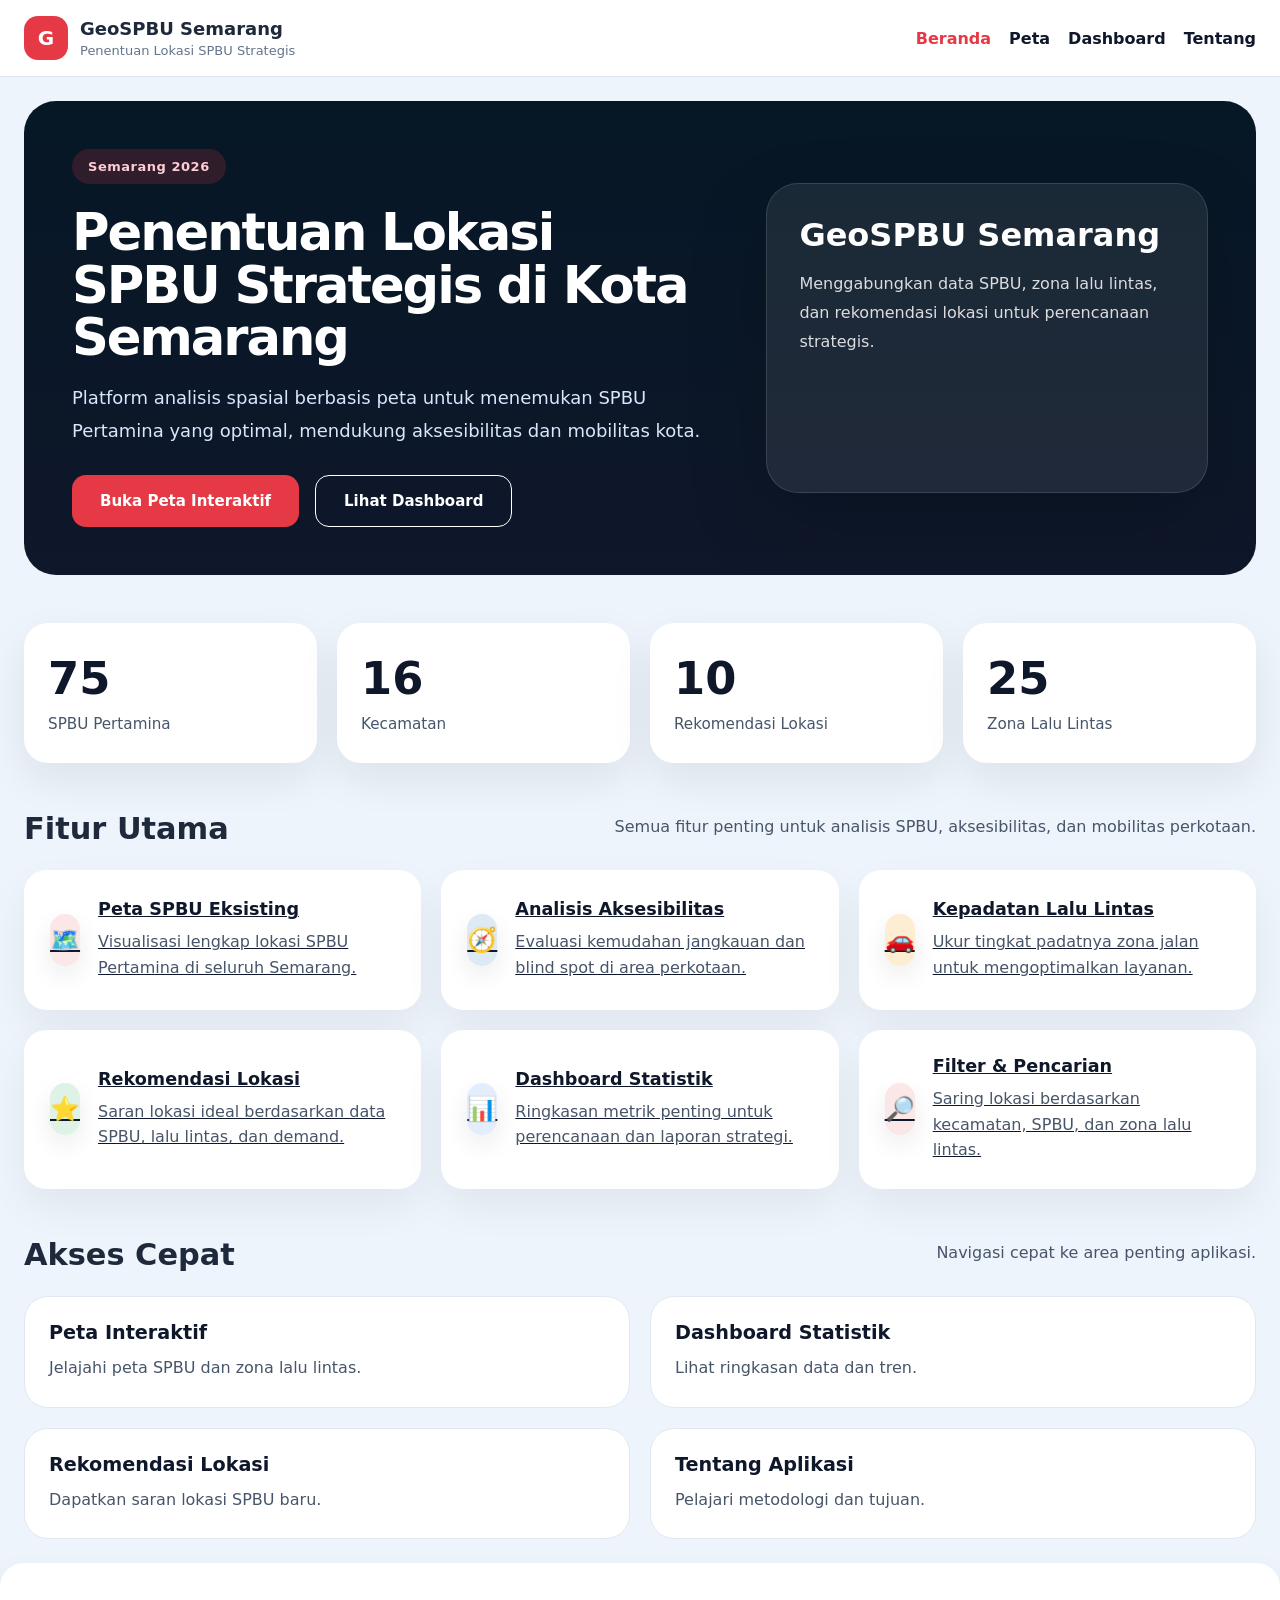
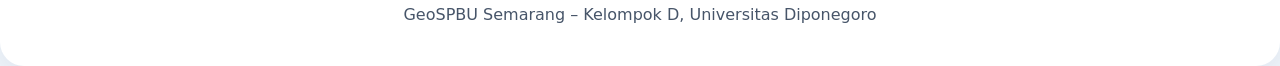
==== templates/beranda.html @ f5d35030 "progresss" ====
<!DOCTYPE html>
<html lang="id">
<head>
    <meta charset="UTF-8" />
    <meta name="viewport" content="width=device-width, initial-scale=1.0" />
    <title>GeoSPBU Semarang</title>
    <link rel="stylesheet" href="/static/css/style.css" />
</head>
<body>
    <header class="top-navbar">
        <div class="brand">
            <div class="brand-logo brand-logo-red">G</div>
            <div class="brand-text">
                <span class="brand-name">GeoSPBU Semarang</span>
                <span class="brand-tag">Penentuan Lokasi SPBU Strategis</span>
            </div>
        </div>
        <nav class="nav-links">
            <a href="/" class="active">Beranda</a>
            <a href="/peta">Peta</a>
            <a href="/dashboard">Dashboard</a>
            <a href="/tentang">Tentang</a>
        </nav>
    </header>

    <main class="landing-page">
        <section class="hero-section">
            <div class="hero-copy">
                <span class="hero-badge">Semarang 2026</span>
                <h1>Penentuan Lokasi SPBU Strategis di Kota Semarang</h1>
                <p class="hero-subtitle">Platform analisis spasial berbasis peta untuk menemukan SPBU Pertamina yang optimal, mendukung aksesibilitas dan mobilitas kota.</p>
                <div class="hero-actions">
                    <a href="/peta" class="hero-button hero-button-primary">Buka Peta Interaktif</a>
                    <a href="/dashboard" class="hero-button hero-button-outline">Lihat Dashboard</a>
                </div>
            </div>
            <div class="hero-visual">
                <div class="hero-card">
                    <h2>GeoSPBU Semarang</h2>
                    <p>Menggabungkan data SPBU, zona lalu lintas, dan rekomendasi lokasi untuk perencanaan strategis.</p>
                </div>
            </div>
        </section>

        <section class="stats-bar">
            <article class="stats-item">
                <span class="stats-value">75</span>
                <span class="stats-label">SPBU Pertamina</span>
            </article>
            <article class="stats-item">
                <span class="stats-value">16</span>
                <span class="stats-label">Kecamatan</span>
            </article>
            <article class="stats-item">
                <span class="stats-value">10</span>
                <span class="stats-label">Rekomendasi Lokasi</span>
            </article>
            <article class="stats-item">
                <span class="stats-value">25</span>
                <span class="stats-label">Zona Lalu Lintas</span>
            </article>
        </section>

        <section class="feature-section">
            <div class="section-header">
                <h2>Fitur Utama</h2>
                <p>Semua fitur penting untuk analisis SPBU, aksesibilitas, dan mobilitas perkotaan.</p>
            </div>
            <div class="feature-grid">
                <a href="/peta?layer=spbu" class="feature-card">
                    <div class="feature-icon feature-icon-map">🗺️</div>
                    <div>
                        <h3>Peta SPBU Eksisting</h3>
                        <p>Visualisasi lengkap lokasi SPBU Pertamina di seluruh Semarang.</p>
                    </div>
                </a>
                <a href="/peta?layer=aksesibilitas" class="feature-card">
                    <div class="feature-icon feature-icon-route">🧭</div>
                    <div>
                        <h3>Analisis Aksesibilitas</h3>
                        <p>Evaluasi kemudahan jangkauan dan blind spot di area perkotaan.</p>
                    </div>
                </a>
                <a href="/peta?layer=kepadatan" class="feature-card">
                    <div class="feature-icon feature-icon-traffic">🚗</div>
                    <div>
                        <h3>Kepadatan Lalu Lintas</h3>
                        <p>Ukur tingkat padatnya zona jalan untuk mengoptimalkan layanan.</p>
                    </div>
                </a>
                <a href="/peta?layer=rekomendasi" class="feature-card">
                    <div class="feature-icon feature-icon-star">⭐</div>
                    <div>
                        <h3>Rekomendasi Lokasi</h3>
                        <p>Saran lokasi ideal berdasarkan data SPBU, lalu lintas, dan demand.</p>
                    </div>
                </a>
                <a href="/dashboard" class="feature-card">
                    <div class="feature-icon feature-icon-chart">📊</div>
                    <div>
                        <h3>Dashboard Statistik</h3>
                        <p>Ringkasan metrik penting untuk perencanaan dan laporan strategi.</p>
                    </div>
                </a>
                <a href="/peta?focus=search" class="feature-card">
                    <div class="feature-icon feature-icon-filter">🔎</div>
                    <div>
                        <h3>Filter &amp; Pencarian</h3>
                        <p>Saring lokasi berdasarkan kecamatan, SPBU, dan zona lalu lintas.</p>
                    </div>
                </a>
            </div>
        </section>

        <section class="quick-access-section">
            <div class="section-header">
                <h2>Akses Cepat</h2>
                <p>Navigasi cepat ke area penting aplikasi.</p>
            </div>
            <div class="quick-access-grid">
                <a href="/peta" class="quick-card">
                    <h3>Peta Interaktif</h3>
                    <p>Jelajahi peta SPBU dan zona lalu lintas.</p>
                </a>
                <a href="/dashboard" class="quick-card">
                    <h3>Dashboard Statistik</h3>
                    <p>Lihat ringkasan data dan tren.</p>
                </a>
                <a href="/peta?layer=rekomendasi" class="quick-card">
                    <h3>Rekomendasi Lokasi</h3>
                    <p>Dapatkan saran lokasi SPBU baru.</p>
                </a>
                <a href="/tentang" class="quick-card">
                    <h3>Tentang Aplikasi</h3>
                    <p>Pelajari metodologi dan tujuan.</p>
                </a>
            </div>
        </section>
    </main>

    <footer class="landing-footer">
        <p>GeoSPBU Semarang &ndash; Kelompok D, Universitas Diponegoro</p>
    </footer>
</body>
</html>
---- static/css/style.css ----
html,
body {
    margin: 0;
    padding: 0;
    overflow-x: hidden;
    max-width: 100%;
}

*,
*::before,
*::after {
    box-sizing: border-box;
}

body {
    font-family: Inter, system-ui, -apple-system, BlinkMacSystemFont, 'Segoe UI', sans-serif;
    background-color: #eef4fb;
    color: #1e293b;
}

.top-navbar {
    display: flex;
    justify-content: space-between;
    align-items: center;
    gap: 16px;
    padding: 16px 24px;
    background: #ffffff;
    border-bottom: 1px solid #dbe5f2;
    position: sticky;
    top: 0;
    z-index: 999;
}

.brand {
    display: flex;
    align-items: center;
    gap: 12px;
}

.brand-logo {
    width: 44px;
    height: 44px;
    border-radius: 14px;
    background: #0b7db7;
    color: white;
    display: grid;
    place-items: center;
    font-weight: 800;
    font-size: 20px;
}

.brand-logo-red {
    background: #E63946;
}

.brand-text {
    display: grid;
    gap: 4px;
}

.brand-name {
    font-size: 18px;
    font-weight: 700;
}

.brand-tag {
    font-size: 13px;
    color: #64748b;
}

.nav-links {
    display: flex;
    align-items: center;
    gap: 18px;
}

.nav-links a {
    color: #0f172a;
    text-decoration: none;
    font-weight: 600;
    transition: color 0.2s ease;
}

.nav-links a:hover {
    color: #0b7db7;
}

.hero-section,
.feature-section,
.quick-access-section,
.stats-bar {
    width: 100%;
}

.landing-page {
    max-width: 1280px;
    width: 100%;
    margin: 0 auto;
    padding: 24px;
    display: grid;
    gap: 48px;
}

.hero-section {
    display: grid;
    grid-template-columns: 1.2fr 0.8fr;
    gap: 32px;
    align-items: center;
    padding: 48px;
    border-radius: 32px;
    background: linear-gradient(180deg, #061726 0%, #0f172a 100%);
    color: #ffffff;
    overflow: hidden;
}

.hero-copy {
    max-width: 640px;
}

.hero-badge {
    display: inline-flex;
    align-items: center;
    gap: 10px;
    padding: 10px 16px;
    border-radius: 999px;
    background: rgba(230, 57, 70, 0.18);
    color: #ffccd5;
    font-size: 13px;
    font-weight: 700;
    letter-spacing: 0.04em;
    margin-bottom: 22px;
}

.hero-section h1 {
    margin: 0 0 18px;
    font-size: clamp(2.6rem, 4vw, 4.4rem);
    line-height: 1.03;
    letter-spacing: -0.04em;
}

.hero-subtitle {
    max-width: 640px;
    margin: 0 0 28px;
    font-size: 18px;
    line-height: 1.8;
    color: #d8e7fd;
}

.hero-actions {
    display: flex;
    flex-wrap: wrap;
    gap: 16px;
}

.hero-button {
    display: inline-flex;
    align-items: center;
    justify-content: center;
    padding: 16px 28px;
    border-radius: 14px;
    font-size: 15px;
    font-weight: 700;
    text-decoration: none;
    transition: transform 0.2s ease, background-color 0.2s ease, color 0.2s ease;
}

.hero-button-primary {
    background: #E63946;
    color: #ffffff;
}

.hero-button-primary:hover {
    background: #c02f3c;
    transform: translateY(-2px);
}

.hero-button-outline {
    border: 1px solid #ffffff;
    color: #ffffff;
    background: transparent;
}

.hero-button-outline:hover {
    background: rgba(255, 255, 255, 0.08);
    transform: translateY(-2px);
}

.hero-visual {
    display: flex;
    justify-content: center;
    align-items: center;
}

.hero-card {
    width: 100%;
    min-height: 310px;
    border-radius: 32px;
    padding: 32px;
    background: rgba(255, 255, 255, 0.08);
    border: 1px solid rgba(255, 255, 255, 0.12);
    box-shadow: 0 32px 80px rgba(0, 0, 0, 0.18);
}

.hero-card h2,
.hero-card p {
    margin: 0;
}

.hero-card h2 {
    font-size: 2rem;
    margin-bottom: 16px;
}

.hero-card p {
    line-height: 1.8;
    color: rgba(255, 255, 255, 0.84);
}

.stats-bar {
    display: grid;
    grid-template-columns: repeat(4, minmax(160px, 1fr));
    gap: 20px;
}

.stats-item {
    display: flex;
    flex-direction: column;
    justify-content: center;
    min-height: 140px;
    padding: 24px;
    border-radius: 24px;
    background: #ffffff;
    box-shadow: 0 16px 40px rgba(15, 23, 42, 0.08);
}

.stats-value {
    font-size: 2.8rem;
    color: #0f172a;
    font-weight: 800;
}

.stats-label {
    margin-top: 10px;
    color: #475569;
    font-size: 0.95rem;
}

.feature-section,
.quick-access-section {
    padding: 0;
}

.section-header {
    display: flex;
    align-items: flex-start;
    justify-content: space-between;
    gap: 20px;
    margin-bottom: 24px;
}

.section-header h2 {
    margin: 0;
    font-size: 1.9rem;
}

.section-header p {
    margin: 6px 0 0;
    color: #475569;
    max-width: 680px;
}

.feature-grid {
    display: grid;
    grid-template-columns: repeat(3, minmax(220px, 1fr));
    gap: 20px;
}

.feature-card {
    padding: 26px;
    border-radius: 22px;
    background: #ffffff;
    box-shadow: 0 18px 40px rgba(15, 23, 42, 0.06);
    color: #0f172a;
    font-weight: 700;
    min-height: 140px;
    display: flex;
    align-items: center;
    gap: 18px;
    width: 100%;
}

.feature-card h3 {
    margin: 0 0 10px;
    font-size: 1.1rem;
}

.feature-card p {
    margin: 0;
    font-weight: 400;
    color: #475569;
    line-height: 1.6;
}

.feature-icon {
    display: inline-flex;
    align-items: center;
    justify-content: center;
    width: 52px;
    height: 52px;
    border-radius: 18px;
    font-size: 1.5rem;
    box-shadow: 0 10px 25px rgba(15, 23, 42, 0.08);
}

.feature-icon-map {
    background: rgba(230, 57, 70, 0.12);
    color: #E63946;
}

.feature-icon-route {
    background: rgba(15, 103, 177, 0.14);
    color: #0369a1;
}

.feature-icon-traffic {
    background: rgba(245, 158, 11, 0.18);
    color: #d97706;
}

.feature-icon-star {
    background: rgba(22, 163, 74, 0.14);
    color: #15803d;
}

.feature-icon-chart {
    background: rgba(59, 130, 246, 0.14);
    color: #2563eb;
}

.feature-icon-filter {
    background: rgba(230, 57, 70, 0.12);
    color: #E63946;
}

.quick-access-grid {
    display: grid;
    grid-template-columns: repeat(2, minmax(220px, 1fr));
    gap: 20px;
}

.quick-card {
    display: block;
    padding: 24px;
    border-radius: 24px;
    border: 1px solid #e2e8f0;
    background: #ffffff;
    color: #0f172a;
    text-decoration: none;
    transition: transform 0.2s ease, border-color 0.2s ease, box-shadow 0.2s ease;
}

.quick-card:hover {
    transform: translateY(-2px);
    border-color: #0b7db7;
    box-shadow: 0 18px 40px rgba(15, 23, 42, 0.08);
}

.quick-card h3 {
    margin: 0 0 10px;
    font-size: 1.2rem;
}

.quick-card p {
    margin: 0;
    color: #475569;
    line-height: 1.8;
}

.landing-footer {
    padding: 26px 24px;
    text-align: center;
    border-radius: 24px;
    background: #ffffff;
    color: #475569;
    box-shadow: 0 10px 28px rgba(15, 23, 42, 0.06);
}

.top-navbar {
    background: #ffffff;
}

.nav-links a.active,
.nav-links a:hover {
    color: #E63946;
}

@media (max-width: 1024px) {
    .hero-section {
        grid-template-columns: 1fr;
        padding: 32px;
    }

    .stats-bar {
        grid-template-columns: repeat(2, minmax(200px, 1fr));
    }

    .feature-grid,
    .quick-access-grid {
        grid-template-columns: repeat(2, minmax(200px, 1fr));
    }
}

@media (max-width: 768px) {
    .landing-page {
        padding: 18px;
    }

    .hero-section {
        padding: 24px;
        gap: 24px;
    }

    .hero-actions {
        flex-direction: column;
        align-items: stretch;
    }

    .nav-links {
        flex-wrap: wrap;
        justify-content: center;
    }

    .feature-grid,
    .quick-access-grid,
    .stats-bar {
        grid-template-columns: 1fr;
    }
}

@media (max-width: 640px) {
    .top-navbar {
        padding: 16px;
    }

    .hero-section {
        padding: 20px;
    }

    .landing-footer {
        padding: 20px;
    }
}

.app-shell {
    display: block;
    width: 100%;
    min-height: calc(100vh - 72px);
}

.sidebar {
    display: none;
}

.sidebar-header h1 {
    margin: 0 0 8px;
    font-size: 26px;
    color: #0f172a;
}

.sidebar-header p {
    margin: 0;
    color: #475569;
    line-height: 1.6;
}

.sidebar-card {
    margin-top: 24px;
    padding: 20px;
    border-radius: 20px;
    background: #f8fbff;
    border: 1px solid #d8e8fb;
}

.sidebar-card h2 {
    margin: 0 0 16px;
    font-size: 18px;
    color: #0f172a;
}

.search-card label,
.filter-group label {
    display: block;
    margin-bottom: 8px;
    font-size: 13px;
    color: #475569;
}

.search-row {
    display: grid;
    grid-template-columns: 1fr auto;
    gap: 10px;
    margin-bottom: 16px;
}

.search-row input,
.filter-group select {
    width: 100%;
    padding: 12px 14px;
    border-radius: 14px;
    border: 1px solid #cbd5e1;
    background: white;
    color: #0f172a;
    font-size: 14px;
}

.filter-group {
    margin-bottom: 16px;
}

.filter-actions {
    display: grid;
    gap: 12px;
    margin-top: 8px;
}

.sidebar-button.secondary {
    background: #e2e8f0;
    color: #0f172a;
}

.sidebar-button.secondary:hover {
    background: #cbd5e1;
}

.map-section {
    position: relative;
    overflow: hidden;
    display: block;
    min-height: calc(100vh - 72px - 54px);
}

.map-controls {
    position: absolute;
    top: 10px;
    left: 10px;
    display: flex;
    align-items: flex-start;
    gap: 12px;
    z-index: 1002;
}

.search-panel {
    display: flex;
    align-items: center;
    gap: 10px;
    width: min(280px, calc(100vw - 40px));
    padding: 12px 14px;
    background: #ffffff;
    border-radius: 18px;
    border: 1px solid rgba(15, 23, 42, 0.08);
    box-shadow: 0 18px 40px rgba(15, 23, 42, 0.12);
}

.search-panel input {
    flex: 1;
    padding: 10px 12px;
    border-radius: 14px;
    border: 1px solid #cbd5e1;
    font-size: 14px;
    color: #0f172a;
}

.search-panel input:focus {
    outline: none;
    border-color: #0b7db7;
    box-shadow: 0 0 0 4px rgba(59, 130, 246, 0.12);
}

.search-button,
.filter-toggle-button,
.filter-reset-button,
.action-button {
    border: none;
    cursor: pointer;
    border-radius: 14px;
    font-weight: 700;
    transition: transform 0.2s ease, background-color 0.2s ease, box-shadow 0.2s ease;
}

.search-button {
    padding: 10px 14px;
    background: #E63946;
    color: #ffffff;
    min-width: 72px;
}

.search-button:hover {
    background: #c02f3c;
    transform: translateY(-1px);
}

.filter-panel {
    position: relative;
}

.filter-toggle-button {
    width: 54px;
    height: 54px;
    display: inline-flex;
    align-items: center;
    justify-content: center;
    background: #ffffff;
    border: 1px solid rgba(15, 23, 42, 0.08);
    box-shadow: 0 18px 40px rgba(15, 23, 42, 0.12);
    border-radius: 18px;
    color: #0f172a;
    font-size: 18px;
}

.filter-toggle-button:hover {
    background: #f8fafc;
    transform: translateY(-1px);
}

.filter-icon {
    display: inline-flex;
    align-items: center;
    justify-content: center;
}

.filter-dropdown {
    position: absolute;
    top: calc(100% + 10px);
    right: 0;
    width: 280px;
    padding: 18px;
    border-radius: 20px;
    background: #ffffff;
    border: 1px solid rgba(15, 23, 42, 0.08);
    box-shadow: 0 24px 60px rgba(15, 23, 42, 0.14);
    opacity: 0;
    visibility: hidden;
    transform: translateY(-10px);
    transition: opacity 0.18s ease, transform 0.18s ease, visibility 0.18s ease;
    z-index: 1003;
}

.filter-dropdown.active {
    opacity: 1;
    visibility: visible;
    transform: translateY(0);
}

.filter-dropdown .filter-group {
    margin-bottom: 16px;
}

.filter-dropdown label {
    display: block;
    margin-bottom: 8px;
    color: #475569;
    font-size: 13px;
}

.filter-dropdown select {
    width: 100%;
    padding: 10px 12px;
    border-radius: 14px;
    border: 1px solid #cbd5e1;
    background: #ffffff;
    font-size: 14px;
    color: #0f172a;
}

.filter-reset-button {
    width: 100%;
    padding: 12px 14px;
    background: #e2e8f0;
    color: #0f172a;
}

.filter-reset-button:hover {
    background: #cbd5e1;
}

.map-status-floating {
    position: absolute;
    top: 10px;
    right: 10px;
    z-index: 1002;
    padding: 10px 14px;
    background: rgba(255, 255, 255, 0.92);
    border-radius: 14px;
    border: 1px solid rgba(15, 23, 42, 0.08);
    box-shadow: 0 15px 35px rgba(15, 23, 42, 0.12);
    color: #0f172a;
    font-size: 13px;
    white-space: nowrap;
}

#map {
    width: 100%;
    min-height: calc(100vh - 72px - 54px);
    height: 100%;
}

.action-buttons {
    position: absolute;
    left: 10px;
    bottom: 10px;
    display: flex;
    flex-direction: column;
    gap: 10px;
    z-index: 1002;
}

.action-button {
    display: inline-flex;
    align-items: center;
    justify-content: center;
    gap: 10px;
    padding: 12px 16px;
    background: rgba(255, 255, 255, 0.98);
    color: #0f172a;
    box-shadow: 0 18px 40px rgba(15, 23, 42, 0.14);
    border: 1px solid rgba(15, 23, 42, 0.08);
    min-width: 200px;
    text-align: center;
}

.button-icon {
    width: 30px;
    height: 30px;
    display: inline-flex;
    align-items: center;
    justify-content: center;
    border-radius: 10px;
    background: rgba(230, 57, 70, 0.12);
    color: #E63946;
    font-size: 16px;
}

.button-icon-dashboard {
    background: rgba(59, 130, 246, 0.12);
    color: #2563eb;
}

.action-link {
    text-decoration: none;
    display: inline-flex;
    align-items: center;
    justify-content: center;
}

.action-button:hover {
    background: #f8fafc;
    transform: translateY(-1px);
}

.action-link {
    text-decoration: none;
    display: inline-flex;
    align-items: center;
    justify-content: center;
}

.loading-overlay {
    position: absolute;
    top: 0;
    left: 0;
    right: 0;
    bottom: 0;
    background: rgba(15, 23, 42, 0.08);
    display: flex;
    flex-direction: column;
    align-items: center;
    justify-content: center;
    gap: 12px;
    z-index: 900;
}

.loading-overlay.hidden {
    display: none;
}

.spinner {
    width: 46px;
    height: 46px;
    border: 5px solid rgba(15, 23, 42, 0.12);
    border-top-color: #0b7db7;
    border-radius: 50%;
    animation: spin 1s linear infinite;
}

@keyframes spin {
    to { transform: rotate(360deg); }
}

.page-footer {
    padding: 18px 24px;
    background: #ffffff;
    border-top: 1px solid #dbe5f2;
    color: #475569;
    text-align: center;
    font-size: 14px;
}

.legend-list {
    list-style: none;
    padding: 0;
    margin: 0;
    display: grid;
    gap: 12px;
}

.legend-list li {
    display: flex;
    align-items: center;
    gap: 12px;
    color: #334155;
    font-size: 14px;
}

.legend-swatch,
.marker-icon {
    width: 16px;
    height: 16px;
    border-radius: 50%;
    display: inline-block;
    box-shadow: 0 0 0 2px rgba(255, 255, 255, 0.9);
}

.legend-swatch.red,
.marker-icon.red {
    background: #dc2626;
}

.legend-swatch.yellow,
.marker-icon.yellow {
    background: #f59e0b;
}

.legend-swatch.blue,
.marker-icon.blue {
    background: #0369a1;
}

.legend-swatch.orange,
.marker-icon.orange {
    background: #f97316;
}

.legend-swatch.green {
    background: #16a34a;
}

.status-chip {
    display: inline-flex;
    align-items: center;
    justify-content: center;
    min-width: 80px;
    padding: 6px 12px;
    border-radius: 9999px;
    color: #ffffff;
    font-weight: 700;
    font-size: 0.85rem;
}

.status-chip.baik {
    background: #16a34a;
}

.status-chip.cukup {
    background: #f59e0b;
}

.status-chip.kurang {
    background: #f97316;
}

.status-chip.kritis {
    background: #dc2626;
}

.legend-swatch.pulse {
    background: linear-gradient(135deg, rgba(248, 113, 20, 0.9), rgba(59, 130, 246, 0.9));
}

.recommendation-marker {
    width: 42px;
    height: 42px;
    border-radius: 50%;
    background: #16a34a;
    border: 3px solid #ffffff;
    box-shadow: 0 6px 20px rgba(22, 163, 74, 0.25);
    color: #ffffff;
    display: flex;
    align-items: center;
    justify-content: center;
    font-weight: 700;
    font-size: 15px;
    position: relative;
}

.recommendation-marker::after {
    content: '★';
    position: absolute;
    top: 4px;
    right: 6px;
    font-size: 12px;
}

.recommendation-marker.gold {
    background: #f59e0b;
    box-shadow: 0 6px 22px rgba(245, 158, 11, 0.32);
}

.recommendation-marker.silver {
    background: #9ca3af;
    box-shadow: 0 6px 22px rgba(148, 163, 184, 0.32);
}

.recommendation-marker.green {
    background: #16a34a;
    box-shadow: 0 6px 22px rgba(22, 163, 74, 0.32);
}

.recommendation-list {
    display: grid;
    gap: 12px;
    max-height: 420px;
    overflow-y: auto;
    padding-right: 4px;
}

.recommendation-summary {
    margin: 0 0 12px;
    color: #475569;
    font-size: 14px;
}

.recommendation-card {
    display: block;
    width: 100%;
    text-align: left;
    padding: 18px;
    border-radius: 18px;
    border: 1px solid #dbe5f2;
    background: #ffffff;
    cursor: pointer;
    transition: transform 0.2s ease, box-shadow 0.2s ease, border-color 0.2s ease;
    color: inherit;
    font: inherit;
}

.recommendation-card:hover {
    transform: translateY(-2px);
    box-shadow: 0 10px 26px rgba(15, 23, 42, 0.16);
    border-color: #cbd5e1;
}

.recommendation-card .recommendation-rank {
    display: flex;
    align-items: center;
    gap: 10px;
    font-size: 14px;
    font-weight: 700;
    margin-bottom: 8px;
}

.recommendation-card .top-badge {
    display: inline-flex;
    align-items: center;
    justify-content: center;
    padding: 2px 10px;
    border-radius: 9999px;
    background: #f59e0b;
    color: #ffffff;
    font-size: 11px;
    font-weight: 700;
    letter-spacing: 0.02em;
}

.recommendation-card .recommendation-location {
    font-size: 15px;
    font-weight: 600;
    margin-bottom: 8px;
}

.recommendation-card .recommendation-details,
.recommendation-card .recommendation-meta {
    display: flex;
    justify-content: space-between;
    gap: 12px;
    color: #475569;
    font-size: 13px;
    margin-top: 4px;
}

.recommendation-card .recommendation-meta {
    margin-top: 10px;
    color: #334155;
    font-weight: 500;
}

.muted-text {
    color: #64748b;
    font-size: 14px;
    margin: 0;
}

.recommendation-card.gold {
    border-color: #f59e0b;
    background: linear-gradient(180deg, rgba(255, 250, 240, 0.95), #ffffff 90%);
    box-shadow: 0 12px 30px rgba(245, 158, 11, 0.2);
}

.recommendation-card.gold .recommendation-rank,
.recommendation-card.gold .recommendation-location {
    color: #b45309;
}

.recommendation-card.silver {
    border-color: #9ca3af;
    background: #f8fafc;
}

.recommendation-card.green {
    border-color: #16a34a;
}

.stats-card .stat-item {
    display: flex;
    justify-content: space-between;
    align-items: center;
    padding: 12px 0;
    border-top: 1px solid #dbe5f2;
}

.stats-card .stat-item:first-of-type {
    border-top: none;
}

.stat-value {
    font-size: 28px;
    font-weight: 700;
    color: #0f172a;
}

.stat-label {
    color: #64748b;
    font-size: 14px;
}

.map-section {
    position: relative;
    overflow: hidden;
}

#map {
    width: 100%;
    height: 100vh;
}

.sidebar-button {
    width: 100%;
    margin-top: 16px;
    padding: 12px 16px;
    border: none;
    border-radius: 12px;
    background: #0b7db7;
    color: #ffffff;
    font-size: 15px;
    font-weight: 600;
    cursor: pointer;
    transition: transform 0.2s ease, background-color 0.2s ease;
}

.sidebar-button:hover {
    background: #085f8c;
    transform: translateY(-1px);
}

.sidebar-button.active {
    background: #fb923c;
}

.leaflet-control-layers {
    box-shadow: 0 10px 30px rgba(15, 23, 42, 0.12);
    border-radius: 14px;
}

.leaflet-heatmap-layer {
    filter: saturate(1.2);
}

.leaflet-popup-content-wrapper,
.leaflet-popup-tip {
    border-radius: 18px;
}

.leaflet-popup-content {
    font-size: 14px;
    color: #0f172a;
}

.custom-marker {
    display: flex;
    align-items: center;
    justify-content: center;
}

.marker-icon {
    width: 18px;
    height: 18px;
    border-radius: 50%;
    border: 2px solid #ffffff;
    box-shadow: 0 4px 12px rgba(15, 23, 42, 0.18);
}

@media (max-width: 1024px) {
    .app-shell {
        grid-template-columns: 1fr;
    }

    .sidebar {
        position: relative;
        z-index: 1000;
    }

    #map {
        height: 65vh;
    }
}

@media (max-width: 768px) {
    .top-navbar {
        flex-wrap: wrap;
        justify-content: center;
        text-align: center;
    }

    .nav-links {
        width: 100%;
        justify-content: center;
    }

    .app-shell {
        grid-template-columns: 1fr;
    }

    .sidebar {
        padding: 18px;
    }

    .sidebar-card {
        border-radius: 16px;
    }

    .summary-grid {
        grid-template-columns: 1fr;
    }
}

@media (max-width: 640px) {
    .sidebar {
        padding: 16px;
    }

    .filter-actions {
        grid-template-columns: 1fr;
    }

    .map-toolbar {
        flex-direction: column;
        align-items: flex-start;
    }

    .loading-overlay {
        top: 112px;
    }
}

.sidebar-link {
    display: inline-block;
    margin-top: 14px;
    padding: 12px 14px;
    width: 100%;
    text-align: center;
    border-radius: 12px;
    background: #ffffff;
    border: 1px solid #cbd5e1;
    color: #0f172a;
    text-decoration: none;
    font-weight: 600;
    transition: background-color 0.2s ease, border-color 0.2s ease;
}

.sidebar-link:hover {
    background: #f8fafc;
    border-color: #94a3b8;
}

.dashboard-shell {
    max-width: 1280px;
    margin: 0 auto;
    padding: 28px 24px;
    color: #0f172a;
}

.dashboard-header {
    display: flex;
    align-items: center;
    justify-content: space-between;
    gap: 16px;
    margin-bottom: 24px;
}

.dashboard-header h1 {
    margin: 0;
    font-size: 32px;
}

.dashboard-header p {
    margin: 4px 0 0;
    color: #475569;
}

.dashboard-action {
    padding: 12px 18px;
    border-radius: 14px;
    background: #0b7db7;
    color: #ffffff;
    text-decoration: none;
    font-weight: 600;
}

.summary-grid {
    display: grid;
    grid-template-columns: repeat(4, minmax(220px, 1fr));
    gap: 18px;
    margin-bottom: 24px;
}

.summary-card {
    padding: 22px;
    border-radius: 24px;
    background: #ffffff;
    border: 1px solid #dbe5f2;
    box-shadow: 0 10px 30px rgba(15, 23, 42, 0.05);
}

.summary-card h3 {
    margin: 0 0 12px;
    font-size: 16px;
    color: #334155;
}

.summary-card p {
    margin: 0;
    font-size: 28px;
    font-weight: 700;
    color: #0f172a;
}

.charts-grid {
    display: grid;
    grid-template-columns: 1.5fr 1fr;
    gap: 18px;
    margin-bottom: 24px;
}

.chart-card,
.table-card {
    padding: 24px;
    border-radius: 24px;
    background: #ffffff;
    border: 1px solid #dbe5f2;
    box-shadow: 0 10px 30px rgba(15, 23, 42, 0.05);
}

.chart-card h2,
.table-card h2 {
    margin: 0 0 20px;
    font-size: 18px;
}

.chart-container {
    min-height: 320px;
}

.table-wrapper {
    overflow-x: auto;
}

.table-card table {
    width: 100%;
    border-collapse: collapse;
}

.table-card th,
.table-card td {
    padding: 12px 14px;
    text-align: left;
    border-bottom: 1px solid #e2e8f0;
}

.table-card th {
    color: #475569;
    font-size: 13px;
    text-transform: uppercase;
    letter-spacing: 0.03em;
}

.table-card td {
    color: #0f172a;
}

.status-chip {
    display: inline-flex;
    align-items: center;
    padding: 6px 10px;
    border-radius: 999px;
    font-size: 12px;
    font-weight: 700;
    color: #ffffff;
}

.status-chip.cukup {
    background: #16a34a;
}

.status-chip.kurang {
    background: #f59e0b;
}

.status-chip.kritis {
    background: #dc2626;
}

@media (max-width: 1024px) {
    .charts-grid {
        grid-template-columns: 1fr;
    }

    .summary-grid {
        grid-template-columns: repeat(2, minmax(180px, 1fr));
    }
}

@media (max-width: 640px) {
    .summary-grid {
        grid-template-columns: 1fr;
    }

    .dashboard-shell {
        padding: 16px;
    }
}
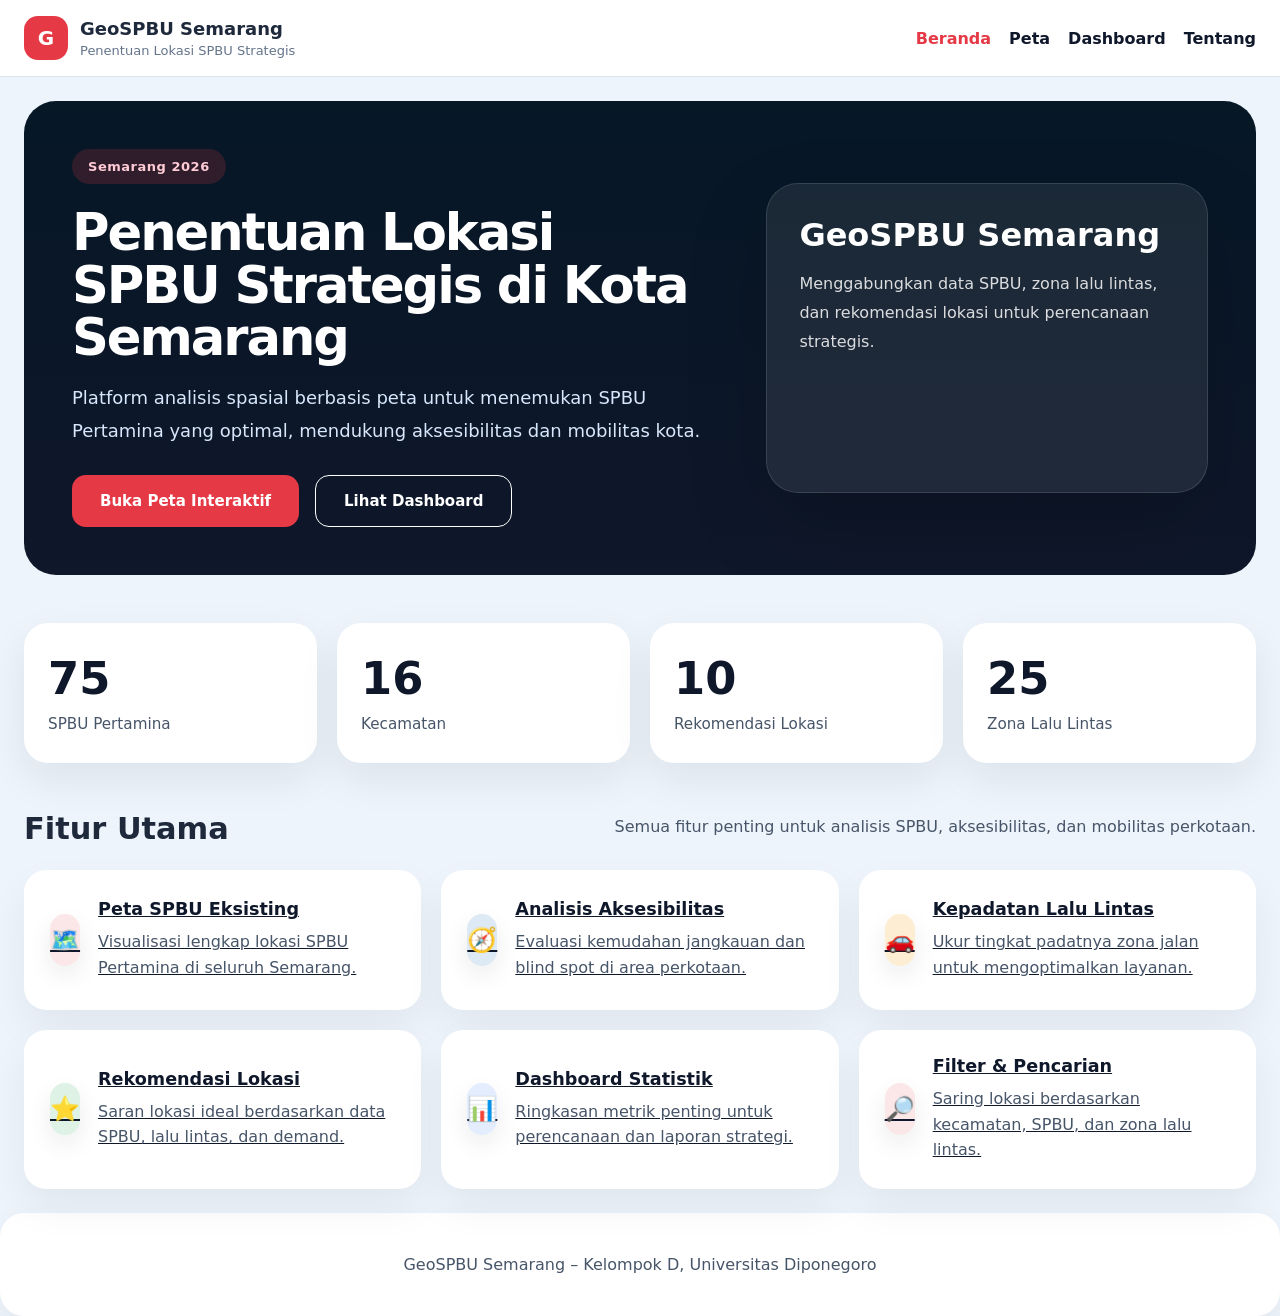
==== commit 79e5a61a: "progressss" ====
--- a/templates/beranda.html
+++ b/templates/beranda.html
@@ -111,31 +111,7 @@
                 </a>
             </div>
         </section>
-
-        <section class="quick-access-section">
-            <div class="section-header">
-                <h2>Akses Cepat</h2>
-                <p>Navigasi cepat ke area penting aplikasi.</p>
-            </div>
-            <div class="quick-access-grid">
-                <a href="/peta" class="quick-card">
-                    <h3>Peta Interaktif</h3>
-                    <p>Jelajahi peta SPBU dan zona lalu lintas.</p>
-                </a>
-                <a href="/dashboard" class="quick-card">
-                    <h3>Dashboard Statistik</h3>
-                    <p>Lihat ringkasan data dan tren.</p>
-                </a>
-                <a href="/peta?layer=rekomendasi" class="quick-card">
-                    <h3>Rekomendasi Lokasi</h3>
-                    <p>Dapatkan saran lokasi SPBU baru.</p>
-                </a>
-                <a href="/tentang" class="quick-card">
-                    <h3>Tentang Aplikasi</h3>
-                    <p>Pelajari metodologi dan tujuan.</p>
-                </a>
-            </div>
-        </section>
+        
     </main>
 
     <footer class="landing-footer">
--- a/static/css/style.css
+++ b/static/css/style.css
@@ -1357,3 +1357,61 @@
         padding: 16px;
     }
 }
+
+body.peta-page {
+    overflow: hidden;
+    height: 100vh;
+    display: flex;
+    flex-direction: column;
+}
+
+body.peta-page .app-shell {
+    flex: 1;
+    overflow: hidden;
+    min-height: unset;
+}
+
+body.peta-page .map-section {
+    height: 100%;
+    overflow: hidden;
+}
+
+body.peta-page #map {
+    height: 100% !important;
+    min-height: unset !important;
+}
+
+body.peta-page .page-footer {
+    flex-shrink: 0;
+}
+body.peta-page {
+    overflow: hidden !important;
+    height: 100vh !important;
+    display: flex !important;
+    flex-direction: column !important;
+}
+
+body.peta-page .app-shell {
+    flex: 1 !important;
+    overflow: hidden !important;
+    min-height: unset !important;
+}
+
+body.peta-page .map-section {
+    height: 100% !important;
+    overflow: hidden !important;
+    min-height: unset !important;
+}
+
+body.peta-page #map {
+    height: 100% !important;
+    min-height: unset !important;
+}
+
+body.peta-page .top-navbar {
+    flex-shrink: 0 !important;
+}
+
+body.peta-page .page-footer {
+    flex-shrink: 0 !important;
+}
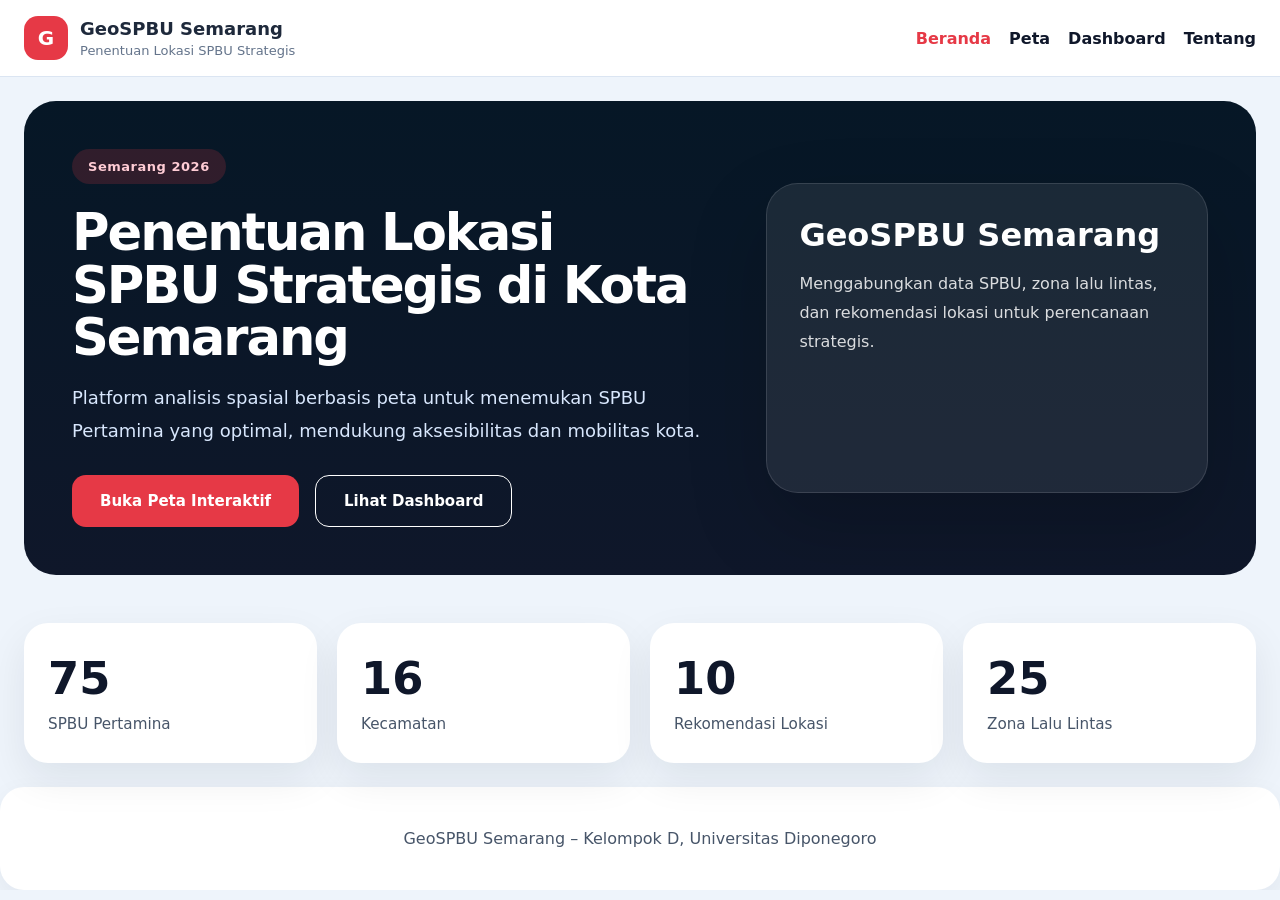
==== commit 685982db: "progresssss" ====
--- a/templates/beranda.html
+++ b/templates/beranda.html
@@ -60,57 +60,6 @@
                 <span class="stats-label">Zona Lalu Lintas</span>
             </article>
         </section>
-
-        <section class="feature-section">
-            <div class="section-header">
-                <h2>Fitur Utama</h2>
-                <p>Semua fitur penting untuk analisis SPBU, aksesibilitas, dan mobilitas perkotaan.</p>
-            </div>
-            <div class="feature-grid">
-                <a href="/peta?layer=spbu" class="feature-card">
-                    <div class="feature-icon feature-icon-map">🗺️</div>
-                    <div>
-                        <h3>Peta SPBU Eksisting</h3>
-                        <p>Visualisasi lengkap lokasi SPBU Pertamina di seluruh Semarang.</p>
-                    </div>
-                </a>
-                <a href="/peta?layer=aksesibilitas" class="feature-card">
-                    <div class="feature-icon feature-icon-route">🧭</div>
-                    <div>
-                        <h3>Analisis Aksesibilitas</h3>
-                        <p>Evaluasi kemudahan jangkauan dan blind spot di area perkotaan.</p>
-                    </div>
-                </a>
-                <a href="/peta?layer=kepadatan" class="feature-card">
-                    <div class="feature-icon feature-icon-traffic">🚗</div>
-                    <div>
-                        <h3>Kepadatan Lalu Lintas</h3>
-                        <p>Ukur tingkat padatnya zona jalan untuk mengoptimalkan layanan.</p>
-                    </div>
-                </a>
-                <a href="/peta?layer=rekomendasi" class="feature-card">
-                    <div class="feature-icon feature-icon-star">⭐</div>
-                    <div>
-                        <h3>Rekomendasi Lokasi</h3>
-                        <p>Saran lokasi ideal berdasarkan data SPBU, lalu lintas, dan demand.</p>
-                    </div>
-                </a>
-                <a href="/dashboard" class="feature-card">
-                    <div class="feature-icon feature-icon-chart">📊</div>
-                    <div>
-                        <h3>Dashboard Statistik</h3>
-                        <p>Ringkasan metrik penting untuk perencanaan dan laporan strategi.</p>
-                    </div>
-                </a>
-                <a href="/peta?focus=search" class="feature-card">
-                    <div class="feature-icon feature-icon-filter">🔎</div>
-                    <div>
-                        <h3>Filter &amp; Pencarian</h3>
-                        <p>Saring lokasi berdasarkan kecamatan, SPBU, dan zona lalu lintas.</p>
-                    </div>
-                </a>
-            </div>
-        </section>
         
     </main>
 
@@ -118,4 +67,4 @@
         <p>GeoSPBU Semarang &ndash; Kelompok D, Universitas Diponegoro</p>
     </footer>
 </body>
-</html>
+</html>
--- a/static/css/style.css
+++ b/static/css/style.css
@@ -18,6 +18,11 @@
     color: #1e293b;
 }
 
+.hidden {
+    display: none !important;
+}
+
+/* ===== NAVBAR ===== */
 .top-navbar {
     display: flex;
     justify-content: space-between;
@@ -49,24 +54,11 @@
     font-size: 20px;
 }
 
-.brand-logo-red {
-    background: #E63946;
-}
-
-.brand-text {
-    display: grid;
-    gap: 4px;
-}
-
-.brand-name {
-    font-size: 18px;
-    font-weight: 700;
-}
-
-.brand-tag {
-    font-size: 13px;
-    color: #64748b;
-}
+.brand-logo-red { background: #E63946; }
+
+.brand-text { display: grid; gap: 4px; }
+.brand-name { font-size: 18px; font-weight: 700; }
+.brand-tag { font-size: 13px; color: #64748b; }
 
 .nav-links {
     display: flex;
@@ -81,17 +73,10 @@
     transition: color 0.2s ease;
 }
 
-.nav-links a:hover {
-    color: #0b7db7;
-}
-
-.hero-section,
-.feature-section,
-.quick-access-section,
-.stats-bar {
-    width: 100%;
-}
-
+.nav-links a:hover,
+.nav-links a.active { color: #E63946; }
+
+/* ===== LANDING PAGE ===== */
 .landing-page {
     max-width: 1280px;
     width: 100%;
@@ -111,11 +96,10 @@
     background: linear-gradient(180deg, #061726 0%, #0f172a 100%);
     color: #ffffff;
     overflow: hidden;
-}
-
-.hero-copy {
-    max-width: 640px;
-}
+    width: 100%;
+}
+
+.hero-copy { max-width: 640px; }
 
 .hero-badge {
     display: inline-flex;
@@ -146,11 +130,7 @@
     color: #d8e7fd;
 }
 
-.hero-actions {
-    display: flex;
-    flex-wrap: wrap;
-    gap: 16px;
-}
+.hero-actions { display: flex; flex-wrap: wrap; gap: 16px; }
 
 .hero-button {
     display: inline-flex;
@@ -164,62 +144,32 @@
     transition: transform 0.2s ease, background-color 0.2s ease, color 0.2s ease;
 }
 
-.hero-button-primary {
-    background: #E63946;
-    color: #ffffff;
-}
-
-.hero-button-primary:hover {
-    background: #c02f3c;
-    transform: translateY(-2px);
-}
-
-.hero-button-outline {
-    border: 1px solid #ffffff;
-    color: #ffffff;
-    background: transparent;
-}
-
-.hero-button-outline:hover {
-    background: rgba(255, 255, 255, 0.08);
-    transform: translateY(-2px);
-}
-
-.hero-visual {
-    display: flex;
-    justify-content: center;
-    align-items: center;
-}
+.hero-button-primary { background: #E63946; color: #ffffff; }
+.hero-button-primary:hover { background: #c02f3c; transform: translateY(-2px); }
+.hero-button-outline { border: 1px solid #ffffff; color: #ffffff; background: transparent; }
+.hero-button-outline:hover { background: rgba(255,255,255,0.08); transform: translateY(-2px); }
+
+.hero-visual { display: flex; justify-content: center; align-items: center; }
 
 .hero-card {
     width: 100%;
     min-height: 310px;
     border-radius: 32px;
     padding: 32px;
-    background: rgba(255, 255, 255, 0.08);
-    border: 1px solid rgba(255, 255, 255, 0.12);
-    box-shadow: 0 32px 80px rgba(0, 0, 0, 0.18);
-}
-
-.hero-card h2,
-.hero-card p {
-    margin: 0;
-}
-
-.hero-card h2 {
-    font-size: 2rem;
-    margin-bottom: 16px;
-}
-
-.hero-card p {
-    line-height: 1.8;
-    color: rgba(255, 255, 255, 0.84);
-}
+    background: rgba(255,255,255,0.08);
+    border: 1px solid rgba(255,255,255,0.12);
+    box-shadow: 0 32px 80px rgba(0,0,0,0.18);
+}
+
+.hero-card h2, .hero-card p { margin: 0; }
+.hero-card h2 { font-size: 2rem; margin-bottom: 16px; }
+.hero-card p { line-height: 1.8; color: rgba(255,255,255,0.84); }
 
 .stats-bar {
     display: grid;
     grid-template-columns: repeat(4, minmax(160px, 1fr));
     gap: 20px;
+    width: 100%;
 }
 
 .stats-item {
@@ -230,25 +180,13 @@
     padding: 24px;
     border-radius: 24px;
     background: #ffffff;
-    box-shadow: 0 16px 40px rgba(15, 23, 42, 0.08);
-}
-
-.stats-value {
-    font-size: 2.8rem;
-    color: #0f172a;
-    font-weight: 800;
-}
-
-.stats-label {
-    margin-top: 10px;
-    color: #475569;
-    font-size: 0.95rem;
-}
-
-.feature-section,
-.quick-access-section {
-    padding: 0;
-}
+    box-shadow: 0 16px 40px rgba(15,23,42,0.08);
+}
+
+.stats-value { font-size: 2.8rem; color: #0f172a; font-weight: 800; }
+.stats-label { margin-top: 10px; color: #475569; font-size: 0.95rem; }
+
+.feature-section { padding: 0; width: 100%; }
 
 .section-header {
     display: flex;
@@ -258,16 +196,8 @@
     margin-bottom: 24px;
 }
 
-.section-header h2 {
-    margin: 0;
-    font-size: 1.9rem;
-}
-
-.section-header p {
-    margin: 6px 0 0;
-    color: #475569;
-    max-width: 680px;
-}
+.section-header h2 { margin: 0; font-size: 1.9rem; }
+.section-header p { margin: 6px 0 0; color: #475569; max-width: 680px; }
 
 .feature-grid {
     display: grid;
@@ -279,7 +209,7 @@
     padding: 26px;
     border-radius: 22px;
     background: #ffffff;
-    box-shadow: 0 18px 40px rgba(15, 23, 42, 0.06);
+    box-shadow: 0 18px 40px rgba(15,23,42,0.06);
     color: #0f172a;
     font-weight: 700;
     min-height: 140px;
@@ -287,19 +217,13 @@
     align-items: center;
     gap: 18px;
     width: 100%;
-}
-
-.feature-card h3 {
-    margin: 0 0 10px;
-    font-size: 1.1rem;
-}
-
-.feature-card p {
-    margin: 0;
-    font-weight: 400;
-    color: #475569;
-    line-height: 1.6;
-}
+    text-decoration: none;
+    transition: transform 0.2s ease, box-shadow 0.2s ease;
+}
+
+.feature-card:hover { transform: translateY(-2px); box-shadow: 0 24px 50px rgba(15,23,42,0.1); }
+.feature-card h3 { margin: 0 0 10px; font-size: 1.1rem; }
+.feature-card p { margin: 0; font-weight: 400; color: #475569; line-height: 1.6; }
 
 .feature-icon {
     display: inline-flex;
@@ -307,74 +231,18 @@
     justify-content: center;
     width: 52px;
     height: 52px;
+    min-width: 52px;
     border-radius: 18px;
     font-size: 1.5rem;
-    box-shadow: 0 10px 25px rgba(15, 23, 42, 0.08);
-}
-
-.feature-icon-map {
-    background: rgba(230, 57, 70, 0.12);
-    color: #E63946;
-}
-
-.feature-icon-route {
-    background: rgba(15, 103, 177, 0.14);
-    color: #0369a1;
-}
-
-.feature-icon-traffic {
-    background: rgba(245, 158, 11, 0.18);
-    color: #d97706;
-}
-
-.feature-icon-star {
-    background: rgba(22, 163, 74, 0.14);
-    color: #15803d;
-}
-
-.feature-icon-chart {
-    background: rgba(59, 130, 246, 0.14);
-    color: #2563eb;
-}
-
-.feature-icon-filter {
-    background: rgba(230, 57, 70, 0.12);
-    color: #E63946;
-}
-
-.quick-access-grid {
-    display: grid;
-    grid-template-columns: repeat(2, minmax(220px, 1fr));
-    gap: 20px;
-}
-
-.quick-card {
-    display: block;
-    padding: 24px;
-    border-radius: 24px;
-    border: 1px solid #e2e8f0;
-    background: #ffffff;
-    color: #0f172a;
-    text-decoration: none;
-    transition: transform 0.2s ease, border-color 0.2s ease, box-shadow 0.2s ease;
-}
-
-.quick-card:hover {
-    transform: translateY(-2px);
-    border-color: #0b7db7;
-    box-shadow: 0 18px 40px rgba(15, 23, 42, 0.08);
-}
-
-.quick-card h3 {
-    margin: 0 0 10px;
-    font-size: 1.2rem;
-}
-
-.quick-card p {
-    margin: 0;
-    color: #475569;
-    line-height: 1.8;
-}
+    box-shadow: 0 10px 25px rgba(15,23,42,0.08);
+}
+
+.feature-icon-map { background: rgba(230,57,70,0.12); color: #E63946; }
+.feature-icon-route { background: rgba(15,103,177,0.14); color: #0369a1; }
+.feature-icon-traffic { background: rgba(245,158,11,0.18); color: #d97706; }
+.feature-icon-star { background: rgba(22,163,74,0.14); color: #15803d; }
+.feature-icon-chart { background: rgba(59,130,246,0.14); color: #2563eb; }
+.feature-icon-filter { background: rgba(230,57,70,0.12); color: #E63946; }
 
 .landing-footer {
     padding: 26px 24px;
@@ -382,155 +250,36 @@
     border-radius: 24px;
     background: #ffffff;
     color: #475569;
-    box-shadow: 0 10px 28px rgba(15, 23, 42, 0.06);
-}
-
-.top-navbar {
-    background: #ffffff;
-}
-
-.nav-links a.active,
-.nav-links a:hover {
-    color: #E63946;
-}
-
-@media (max-width: 1024px) {
-    .hero-section {
-        grid-template-columns: 1fr;
-        padding: 32px;
-    }
-
-    .stats-bar {
-        grid-template-columns: repeat(2, minmax(200px, 1fr));
-    }
-
-    .feature-grid,
-    .quick-access-grid {
-        grid-template-columns: repeat(2, minmax(200px, 1fr));
-    }
-}
-
-@media (max-width: 768px) {
-    .landing-page {
-        padding: 18px;
-    }
-
-    .hero-section {
-        padding: 24px;
-        gap: 24px;
-    }
-
-    .hero-actions {
-        flex-direction: column;
-        align-items: stretch;
-    }
-
-    .nav-links {
-        flex-wrap: wrap;
-        justify-content: center;
-    }
-
-    .feature-grid,
-    .quick-access-grid,
-    .stats-bar {
-        grid-template-columns: 1fr;
-    }
-}
-
-@media (max-width: 640px) {
-    .top-navbar {
-        padding: 16px;
-    }
-
-    .hero-section {
-        padding: 20px;
-    }
-
-    .landing-footer {
-        padding: 20px;
-    }
-}
-
-.app-shell {
-    display: block;
-    width: 100%;
-    min-height: calc(100vh - 72px);
-}
-
-.sidebar {
-    display: none;
-}
-
-.sidebar-header h1 {
-    margin: 0 0 8px;
-    font-size: 26px;
-    color: #0f172a;
-}
-
-.sidebar-header p {
-    margin: 0;
-    color: #475569;
-    line-height: 1.6;
-}
-
-.sidebar-card {
-    margin-top: 24px;
-    padding: 20px;
-    border-radius: 20px;
-    background: #f8fbff;
-    border: 1px solid #d8e8fb;
-}
-
-.sidebar-card h2 {
-    margin: 0 0 16px;
-    font-size: 18px;
-    color: #0f172a;
-}
-
-.search-card label,
-.filter-group label {
-    display: block;
-    margin-bottom: 8px;
-    font-size: 13px;
-    color: #475569;
-}
-
-.search-row {
-    display: grid;
-    grid-template-columns: 1fr auto;
-    gap: 10px;
-    margin-bottom: 16px;
-}
-
-.search-row input,
-.filter-group select {
-    width: 100%;
-    padding: 12px 14px;
-    border-radius: 14px;
-    border: 1px solid #cbd5e1;
-    background: white;
-    color: #0f172a;
-    font-size: 14px;
-}
-
-.filter-group {
-    margin-bottom: 16px;
-}
-
-.filter-actions {
-    display: grid;
-    gap: 12px;
-    margin-top: 8px;
-}
-
-.sidebar-button.secondary {
-    background: #e2e8f0;
-    color: #0f172a;
-}
-
-.sidebar-button.secondary:hover {
-    background: #cbd5e1;
-}
+    box-shadow: 0 10px 28px rgba(15,23,42,0.06);
+}
+
+/* ===== PETA PAGE ===== */
+body.peta-page {
+    overflow: hidden !important;
+    height: 100vh !important;
+    display: flex !important;
+    flex-direction: column !important;
+}
+
+body.peta-page .app-shell {
+    flex: 1 !important;
+    overflow: hidden !important;
+    min-height: unset !important;
+    position: relative;
+}
+
+body.peta-page .map-section {
+    height: 100% !important;
+    overflow: hidden !important;
+    min-height: unset !important;
+    position: relative;
+}
+
+body.peta-page #map { height: 100% !important; min-height: unset !important; }
+body.peta-page .top-navbar { flex-shrink: 0 !important; }
+body.peta-page .page-footer { flex-shrink: 0 !important; }
+
+.app-shell { display: block; width: 100%; min-height: calc(100vh - 72px); }
 
 .map-section {
     position: relative;
@@ -539,6 +288,9 @@
     min-height: calc(100vh - 72px - 54px);
 }
 
+#map { width: 100%; min-height: calc(100vh - 72px - 54px); height: 100%; }
+
+/* ===== MAP CONTROLS ===== */
 .map-controls {
     position: absolute;
     top: 10px;
@@ -557,8 +309,8 @@
     padding: 12px 14px;
     background: #ffffff;
     border-radius: 18px;
-    border: 1px solid rgba(15, 23, 42, 0.08);
-    box-shadow: 0 18px 40px rgba(15, 23, 42, 0.12);
+    border: 1px solid rgba(15,23,42,0.08);
+    box-shadow: 0 18px 40px rgba(15,23,42,0.12);
 }
 
 .search-panel input {
@@ -573,7 +325,7 @@
 .search-panel input:focus {
     outline: none;
     border-color: #0b7db7;
-    box-shadow: 0 0 0 4px rgba(59, 130, 246, 0.12);
+    box-shadow: 0 0 0 4px rgba(59,130,246,0.12);
 }
 
 .search-button,
@@ -584,24 +336,13 @@
     cursor: pointer;
     border-radius: 14px;
     font-weight: 700;
-    transition: transform 0.2s ease, background-color 0.2s ease, box-shadow 0.2s ease;
-}
-
-.search-button {
-    padding: 10px 14px;
-    background: #E63946;
-    color: #ffffff;
-    min-width: 72px;
-}
-
-.search-button:hover {
-    background: #c02f3c;
-    transform: translateY(-1px);
-}
-
-.filter-panel {
-    position: relative;
-}
+    transition: transform 0.2s ease, background-color 0.2s ease;
+}
+
+.search-button { padding: 10px 14px; background: #E63946; color: #ffffff; min-width: 72px; }
+.search-button:hover { background: #c02f3c; transform: translateY(-1px); }
+
+.filter-panel { position: relative; }
 
 .filter-toggle-button {
     width: 54px;
@@ -610,23 +351,14 @@
     align-items: center;
     justify-content: center;
     background: #ffffff;
-    border: 1px solid rgba(15, 23, 42, 0.08);
-    box-shadow: 0 18px 40px rgba(15, 23, 42, 0.12);
+    border: 1px solid rgba(15,23,42,0.08);
+    box-shadow: 0 18px 40px rgba(15,23,42,0.12);
     border-radius: 18px;
     color: #0f172a;
     font-size: 18px;
 }
 
-.filter-toggle-button:hover {
-    background: #f8fafc;
-    transform: translateY(-1px);
-}
-
-.filter-icon {
-    display: inline-flex;
-    align-items: center;
-    justify-content: center;
-}
+.filter-toggle-button:hover { background: #f8fafc; transform: translateY(-1px); }
 
 .filter-dropdown {
     position: absolute;
@@ -636,8 +368,8 @@
     padding: 18px;
     border-radius: 20px;
     background: #ffffff;
-    border: 1px solid rgba(15, 23, 42, 0.08);
-    box-shadow: 0 24px 60px rgba(15, 23, 42, 0.14);
+    border: 1px solid rgba(15,23,42,0.08);
+    box-shadow: 0 24px 60px rgba(15,23,42,0.14);
     opacity: 0;
     visibility: hidden;
     transform: translateY(-10px);
@@ -645,22 +377,9 @@
     z-index: 1003;
 }
 
-.filter-dropdown.active {
-    opacity: 1;
-    visibility: visible;
-    transform: translateY(0);
-}
-
-.filter-dropdown .filter-group {
-    margin-bottom: 16px;
-}
-
-.filter-dropdown label {
-    display: block;
-    margin-bottom: 8px;
-    color: #475569;
-    font-size: 13px;
-}
+.filter-dropdown.active { opacity: 1; visibility: visible; transform: translateY(0); }
+.filter-dropdown .filter-group { margin-bottom: 16px; }
+.filter-dropdown label { display: block; margin-bottom: 8px; color: #475569; font-size: 13px; }
 
 .filter-dropdown select {
     width: 100%;
@@ -672,16 +391,8 @@
     color: #0f172a;
 }
 
-.filter-reset-button {
-    width: 100%;
-    padding: 12px 14px;
-    background: #e2e8f0;
-    color: #0f172a;
-}
-
-.filter-reset-button:hover {
-    background: #cbd5e1;
-}
+.filter-reset-button { width: 100%; padding: 12px 14px; background: #e2e8f0; color: #0f172a; }
+.filter-reset-button:hover { background: #cbd5e1; }
 
 .map-status-floating {
     position: absolute;
@@ -689,19 +400,13 @@
     right: 10px;
     z-index: 1002;
     padding: 10px 14px;
-    background: rgba(255, 255, 255, 0.92);
+    background: rgba(255,255,255,0.92);
     border-radius: 14px;
-    border: 1px solid rgba(15, 23, 42, 0.08);
-    box-shadow: 0 15px 35px rgba(15, 23, 42, 0.12);
+    border: 1px solid rgba(15,23,42,0.08);
+    box-shadow: 0 15px 35px rgba(15,23,42,0.12);
     color: #0f172a;
     font-size: 13px;
     white-space: nowrap;
-}
-
-#map {
-    width: 100%;
-    min-height: calc(100vh - 72px - 54px);
-    height: 100%;
 }
 
 .action-buttons {
@@ -720,13 +425,16 @@
     justify-content: center;
     gap: 10px;
     padding: 12px 16px;
-    background: rgba(255, 255, 255, 0.98);
-    color: #0f172a;
-    box-shadow: 0 18px 40px rgba(15, 23, 42, 0.14);
-    border: 1px solid rgba(15, 23, 42, 0.08);
+    background: rgba(255,255,255,0.98);
+    color: #0f172a;
+    box-shadow: 0 18px 40px rgba(15,23,42,0.14);
+    border: 1px solid rgba(15,23,42,0.08);
     min-width: 200px;
     text-align: center;
 }
+
+.action-button:hover { background: #f8fafc; transform: translateY(-1px); }
+.action-link { text-decoration: none; display: inline-flex; align-items: center; justify-content: center; }
 
 .button-icon {
     width: 30px;
@@ -735,42 +443,171 @@
     align-items: center;
     justify-content: center;
     border-radius: 10px;
-    background: rgba(230, 57, 70, 0.12);
+    background: rgba(230,57,70,0.12);
     color: #E63946;
     font-size: 16px;
 }
 
-.button-icon-dashboard {
-    background: rgba(59, 130, 246, 0.12);
-    color: #2563eb;
-}
-
-.action-link {
-    text-decoration: none;
-    display: inline-flex;
-    align-items: center;
-    justify-content: center;
-}
-
-.action-button:hover {
+.button-icon-dashboard { background: rgba(59,130,246,0.12); color: #2563eb; }
+
+/* ===== PANEL REKOMENDASI ===== */
+.panel-rekomendasi {
+    position: absolute;
+    top: 70px;
+    left: 10px;
+    width: 300px;
+    background: white;
+    border-radius: 16px;
+    border: none;
+    box-shadow: 0 20px 60px rgba(15,23,42,0.2);
+    z-index: 1003;
+    overflow: hidden;
+    max-height: calc(100vh - 220px);
+    display: flex;
+    flex-direction: column;
+}
+
+.panel-header {
+    display: flex;
+    justify-content: space-between;
+    align-items: center;
+    padding: 14px 16px;
+    background: linear-gradient(135deg, #E63946, #c02f3c);
+    font-size: 14px;
+    font-weight: 700;
+    color: white;
+    flex-shrink: 0;
+}
+
+.close-panel {
+    background: rgba(255,255,255,0.2);
+    border: none;
+    cursor: pointer;
+    font-size: 14px;
+    color: white;
+    padding: 4px 8px;
+    border-radius: 8px;
+    line-height: 1;
+    transition: background 0.2s;
+}
+
+.close-panel:hover { background: rgba(255,255,255,0.35); }
+
+.panel-content {
+    padding: 0;
+    font-size: 13px;
+    line-height: 1.6;
+    color: #0f172a;
+    overflow-y: auto;
+    flex: 1;
+    scrollbar-width: thin;
+    scrollbar-color: #cbd5e1 #f8fafc;
+}
+
+.panel-content::-webkit-scrollbar { width: 5px; }
+.panel-content::-webkit-scrollbar-track { background: #f8fafc; }
+.panel-content::-webkit-scrollbar-thumb { background: #cbd5e1; border-radius: 99px; }
+
+.panel-rank-badge {
+    padding: 12px 16px;
+    background: linear-gradient(135deg, #fff7ed, #ffedd5);
+    border-bottom: 1px solid #fed7aa;
+    display: flex;
+    align-items: center;
+    gap: 10px;
+}
+
+.panel-rank-number {
+    width: 36px;
+    height: 36px;
+    border-radius: 50%;
+    display: flex;
+    align-items: center;
+    justify-content: center;
+    font-weight: 800;
+    font-size: 14px;
+    color: white;
+    flex-shrink: 0;
+}
+
+.panel-rank-number.gold { background: linear-gradient(135deg, #f59e0b, #d97706); }
+.panel-rank-number.silver { background: linear-gradient(135deg, #9ca3af, #6b7280); }
+.panel-rank-number.green { background: linear-gradient(135deg, #16a34a, #15803d); }
+
+.panel-rank-info strong { display: block; font-size: 13px; color: #92400e; }
+.panel-rank-info span { font-size: 11px; color: #b45309; }
+
+.panel-total {
+    padding: 10px 16px;
     background: #f8fafc;
-    transform: translateY(-1px);
-}
-
-.action-link {
-    text-decoration: none;
-    display: inline-flex;
-    align-items: center;
-    justify-content: center;
-}
-
+    border-bottom: 1px solid #f1f5f9;
+    display: flex;
+    justify-content: space-between;
+    align-items: center;
+}
+
+.panel-total-label { font-size: 12px; font-weight: 600; color: #475569; }
+.panel-total-value { font-size: 20px; font-weight: 800; color: #E63946; }
+
+.panel-scores {
+    padding: 12px 16px;
+    display: grid;
+    gap: 8px;
+    border-bottom: 1px solid #f1f5f9;
+}
+
+.score-row { display: flex; align-items: center; gap: 10px; }
+.score-label { font-size: 11px; color: #64748b; width: 90px; flex-shrink: 0; }
+
+.score-bar-wrap {
+    flex: 1;
+    height: 6px;
+    background: #e2e8f0;
+    border-radius: 99px;
+    overflow: hidden;
+}
+
+.score-bar { height: 100%; border-radius: 99px; transition: width 0.5s ease; }
+.score-bar.aksesibilitas { background: linear-gradient(90deg, #3b82f6, #2563eb); }
+.score-bar.kepadatan { background: linear-gradient(90deg, #f59e0b, #d97706); }
+.score-bar.jalan { background: linear-gradient(90deg, #16a34a, #15803d); }
+
+.score-value { font-size: 11px; font-weight: 700; color: #0f172a; width: 32px; text-align: right; }
+
+.panel-details {
+    padding: 12px 16px;
+    display: grid;
+    gap: 6px;
+    border-bottom: 1px solid #f1f5f9;
+}
+
+.detail-row { display: flex; gap: 8px; font-size: 12px; }
+.detail-icon { width: 18px; flex-shrink: 0; text-align: center; }
+.detail-text { color: #475569; line-height: 1.5; }
+.detail-text strong { color: #0f172a; }
+
+.panel-alasan {
+    padding: 10px 16px 14px;
+    background: #f0fdf4;
+    border-top: 1px solid #bbf7d0;
+}
+
+.panel-alasan-title {
+    font-size: 11px;
+    font-weight: 700;
+    color: #15803d;
+    margin-bottom: 4px;
+    text-transform: uppercase;
+    letter-spacing: 0.05em;
+}
+
+.panel-alasan-text { font-size: 12px; color: #166534; line-height: 1.5; }
+
+/* ===== LOADING ===== */
 .loading-overlay {
     position: absolute;
-    top: 0;
-    left: 0;
-    right: 0;
-    bottom: 0;
-    background: rgba(15, 23, 42, 0.08);
+    top: 0; left: 0; right: 0; bottom: 0;
+    background: rgba(15,23,42,0.08);
     display: flex;
     flex-direction: column;
     align-items: center;
@@ -779,23 +616,20 @@
     z-index: 900;
 }
 
-.loading-overlay.hidden {
-    display: none;
-}
+.loading-overlay.hidden { display: none; }
 
 .spinner {
     width: 46px;
     height: 46px;
-    border: 5px solid rgba(15, 23, 42, 0.12);
+    border: 5px solid rgba(15,23,42,0.12);
     border-top-color: #0b7db7;
     border-radius: 50%;
     animation: spin 1s linear infinite;
 }
 
-@keyframes spin {
-    to { transform: rotate(360deg); }
-}
-
+@keyframes spin { to { transform: rotate(360deg); } }
+
+/* ===== FOOTER ===== */
 .page-footer {
     padding: 18px 24px;
     background: #ffffff;
@@ -805,85 +639,30 @@
     font-size: 14px;
 }
 
-.legend-list {
-    list-style: none;
-    padding: 0;
-    margin: 0;
-    display: grid;
-    gap: 12px;
-}
-
-.legend-list li {
-    display: flex;
-    align-items: center;
-    gap: 12px;
-    color: #334155;
-    font-size: 14px;
-}
-
+/* ===== MARKERS ===== */
 .legend-swatch,
 .marker-icon {
     width: 16px;
     height: 16px;
     border-radius: 50%;
     display: inline-block;
-    box-shadow: 0 0 0 2px rgba(255, 255, 255, 0.9);
-}
-
-.legend-swatch.red,
-.marker-icon.red {
-    background: #dc2626;
-}
-
-.legend-swatch.yellow,
-.marker-icon.yellow {
-    background: #f59e0b;
-}
-
-.legend-swatch.blue,
-.marker-icon.blue {
-    background: #0369a1;
-}
-
-.legend-swatch.orange,
-.marker-icon.orange {
-    background: #f97316;
-}
-
-.legend-swatch.green {
-    background: #16a34a;
-}
-
-.status-chip {
-    display: inline-flex;
-    align-items: center;
-    justify-content: center;
-    min-width: 80px;
-    padding: 6px 12px;
-    border-radius: 9999px;
-    color: #ffffff;
-    font-weight: 700;
-    font-size: 0.85rem;
-}
-
-.status-chip.baik {
-    background: #16a34a;
-}
-
-.status-chip.cukup {
-    background: #f59e0b;
-}
-
-.status-chip.kurang {
-    background: #f97316;
-}
-
-.status-chip.kritis {
-    background: #dc2626;
-}
-
-.legend-swatch.pulse {
-    background: linear-gradient(135deg, rgba(248, 113, 20, 0.9), rgba(59, 130, 246, 0.9));
+    box-shadow: 0 0 0 2px rgba(255,255,255,0.9);
+}
+
+.legend-swatch.red, .marker-icon.red { background: #dc2626; }
+.legend-swatch.yellow, .marker-icon.yellow { background: #f59e0b; }
+.legend-swatch.blue, .marker-icon.blue { background: #0369a1; }
+.legend-swatch.orange, .marker-icon.orange { background: #f97316; }
+.legend-swatch.green { background: #16a34a; }
+
+.custom-marker { display: flex; align-items: center; justify-content: center; }
+
+.marker-icon {
+    width: 18px;
+    height: 18px;
+    border-radius: 50%;
+    border: 2px solid #ffffff;
+    box-shadow: 0 4px 12px rgba(15,23,42,0.18);
 }
 
 .recommendation-marker {
@@ -892,7 +671,7 @@
     border-radius: 50%;
     background: #16a34a;
     border: 3px solid #ffffff;
-    box-shadow: 0 6px 20px rgba(22, 163, 74, 0.25);
+    box-shadow: 0 6px 20px rgba(22,163,74,0.25);
     color: #ffffff;
     display: flex;
     align-items: center;
@@ -902,165 +681,104 @@
     position: relative;
 }
 
-.recommendation-marker::after {
-    content: '★';
-    position: absolute;
-    top: 4px;
-    right: 6px;
-    font-size: 12px;
-}
-
-.recommendation-marker.gold {
-    background: #f59e0b;
-    box-shadow: 0 6px 22px rgba(245, 158, 11, 0.32);
-}
-
-.recommendation-marker.silver {
-    background: #9ca3af;
-    box-shadow: 0 6px 22px rgba(148, 163, 184, 0.32);
-}
-
-.recommendation-marker.green {
-    background: #16a34a;
-    box-shadow: 0 6px 22px rgba(22, 163, 74, 0.32);
-}
-
-.recommendation-list {
+.recommendation-marker::after { content: '★'; position: absolute; top: 4px; right: 6px; font-size: 12px; }
+.recommendation-marker.gold { background: #f59e0b; box-shadow: 0 6px 22px rgba(245,158,11,0.32); }
+.recommendation-marker.silver { background: #9ca3af; box-shadow: 0 6px 22px rgba(148,163,184,0.32); }
+.recommendation-marker.green { background: #16a34a; box-shadow: 0 6px 22px rgba(22,163,74,0.32); }
+
+/* ===== STATUS CHIP ===== */
+.status-chip {
+    display: inline-flex;
+    align-items: center;
+    justify-content: center;
+    min-width: 80px;
+    padding: 6px 12px;
+    border-radius: 9999px;
+    color: #ffffff;
+    font-weight: 700;
+    font-size: 0.85rem;
+}
+
+.status-chip.baik { background: #16a34a; }
+.status-chip.cukup { background: #f59e0b; }
+.status-chip.kurang { background: #f97316; }
+.status-chip.kritis { background: #dc2626; }
+
+/* ===== LEAFLET ===== */
+.leaflet-control-layers { box-shadow: 0 10px 30px rgba(15,23,42,0.12); border-radius: 14px; }
+.leaflet-popup-content-wrapper, .leaflet-popup-tip { border-radius: 18px; }
+.leaflet-popup-content { font-size: 14px; color: #0f172a; }
+
+/* ===== DASHBOARD ===== */
+.dashboard-shell { max-width: 1280px; margin: 0 auto; padding: 28px 24px; color: #0f172a; }
+
+.dashboard-header {
+    display: flex;
+    align-items: center;
+    justify-content: space-between;
+    gap: 16px;
+    margin-bottom: 24px;
+}
+
+.dashboard-header h1 { margin: 0; font-size: 32px; }
+.dashboard-header p { margin: 4px 0 0; color: #475569; }
+
+.dashboard-action {
+    padding: 12px 18px;
+    border-radius: 14px;
+    background: #0b7db7;
+    color: #ffffff;
+    text-decoration: none;
+    font-weight: 600;
+}
+
+.summary-grid {
     display: grid;
-    gap: 12px;
-    max-height: 420px;
-    overflow-y: auto;
-    padding-right: 4px;
-}
-
-.recommendation-summary {
-    margin: 0 0 12px;
-    color: #475569;
-    font-size: 14px;
-}
-
-.recommendation-card {
-    display: block;
-    width: 100%;
-    text-align: left;
-    padding: 18px;
-    border-radius: 18px;
+    grid-template-columns: repeat(4, minmax(220px, 1fr));
+    gap: 18px;
+    margin-bottom: 24px;
+}
+
+.summary-card {
+    padding: 22px;
+    border-radius: 24px;
+    background: #ffffff;
     border: 1px solid #dbe5f2;
-    background: #ffffff;
-    cursor: pointer;
-    transition: transform 0.2s ease, box-shadow 0.2s ease, border-color 0.2s ease;
-    color: inherit;
-    font: inherit;
-}
-
-.recommendation-card:hover {
-    transform: translateY(-2px);
-    box-shadow: 0 10px 26px rgba(15, 23, 42, 0.16);
-    border-color: #cbd5e1;
-}
-
-.recommendation-card .recommendation-rank {
-    display: flex;
-    align-items: center;
-    gap: 10px;
-    font-size: 14px;
-    font-weight: 700;
-    margin-bottom: 8px;
-}
-
-.recommendation-card .top-badge {
-    display: inline-flex;
-    align-items: center;
-    justify-content: center;
-    padding: 2px 10px;
-    border-radius: 9999px;
-    background: #f59e0b;
-    color: #ffffff;
-    font-size: 11px;
-    font-weight: 700;
-    letter-spacing: 0.02em;
-}
-
-.recommendation-card .recommendation-location {
-    font-size: 15px;
-    font-weight: 600;
-    margin-bottom: 8px;
-}
-
-.recommendation-card .recommendation-details,
-.recommendation-card .recommendation-meta {
-    display: flex;
-    justify-content: space-between;
-    gap: 12px;
-    color: #475569;
-    font-size: 13px;
-    margin-top: 4px;
-}
-
-.recommendation-card .recommendation-meta {
-    margin-top: 10px;
-    color: #334155;
-    font-weight: 500;
-}
-
-.muted-text {
-    color: #64748b;
-    font-size: 14px;
-    margin: 0;
-}
-
-.recommendation-card.gold {
-    border-color: #f59e0b;
-    background: linear-gradient(180deg, rgba(255, 250, 240, 0.95), #ffffff 90%);
-    box-shadow: 0 12px 30px rgba(245, 158, 11, 0.2);
-}
-
-.recommendation-card.gold .recommendation-rank,
-.recommendation-card.gold .recommendation-location {
-    color: #b45309;
-}
-
-.recommendation-card.silver {
-    border-color: #9ca3af;
-    background: #f8fafc;
-}
-
-.recommendation-card.green {
-    border-color: #16a34a;
-}
-
-.stats-card .stat-item {
-    display: flex;
-    justify-content: space-between;
-    align-items: center;
-    padding: 12px 0;
-    border-top: 1px solid #dbe5f2;
-}
-
-.stats-card .stat-item:first-of-type {
-    border-top: none;
-}
-
-.stat-value {
-    font-size: 28px;
-    font-weight: 700;
-    color: #0f172a;
-}
-
-.stat-label {
-    color: #64748b;
-    font-size: 14px;
-}
-
-.map-section {
-    position: relative;
-    overflow: hidden;
-}
-
-#map {
-    width: 100%;
-    height: 100vh;
-}
+    box-shadow: 0 10px 30px rgba(15,23,42,0.05);
+}
+
+.summary-card h3 { margin: 0 0 12px; font-size: 16px; color: #334155; }
+.summary-card p { margin: 0; font-size: 28px; font-weight: 700; color: #0f172a; }
+
+.charts-grid {
+    display: grid;
+    grid-template-columns: 1.5fr 1fr;
+    gap: 18px;
+    margin-bottom: 24px;
+}
+
+.chart-card,
+.table-card {
+    padding: 24px;
+    border-radius: 24px;
+    background: #ffffff;
+    border: 1px solid #dbe5f2;
+    box-shadow: 0 10px 30px rgba(15,23,42,0.05);
+}
+
+.chart-card h2, .table-card h2 { margin: 0 0 20px; font-size: 18px; }
+.chart-container { min-height: 320px; }
+.table-wrapper { overflow-x: auto; }
+.table-card table { width: 100%; border-collapse: collapse; }
+
+.table-card th,
+.table-card td { padding: 12px 14px; text-align: left; border-bottom: 1px solid #e2e8f0; }
+
+.table-card th { color: #475569; font-size: 13px; text-transform: uppercase; letter-spacing: 0.03em; }
+.table-card td { color: #0f172a; }
+
+/* ===== SIDEBAR (legacy) ===== */
+.sidebar { display: none; }
 
 .sidebar-button {
     width: 100%;
@@ -1076,342 +794,92 @@
     transition: transform 0.2s ease, background-color 0.2s ease;
 }
 
-.sidebar-button:hover {
-    background: #085f8c;
-    transform: translateY(-1px);
-}
-
-.sidebar-button.active {
-    background: #fb923c;
-}
-
-.leaflet-control-layers {
-    box-shadow: 0 10px 30px rgba(15, 23, 42, 0.12);
-    border-radius: 14px;
-}
-
-.leaflet-heatmap-layer {
-    filter: saturate(1.2);
-}
-
-.leaflet-popup-content-wrapper,
-.leaflet-popup-tip {
-    border-radius: 18px;
-}
-
-.leaflet-popup-content {
-    font-size: 14px;
-    color: #0f172a;
-}
-
-.custom-marker {
-    display: flex;
-    align-items: center;
-    justify-content: center;
-}
-
-.marker-icon {
-    width: 18px;
-    height: 18px;
-    border-radius: 50%;
-    border: 2px solid #ffffff;
-    box-shadow: 0 4px 12px rgba(15, 23, 42, 0.18);
-}
-
+.sidebar-button:hover { background: #085f8c; transform: translateY(-1px); }
+.sidebar-button.active { background: #fb923c; }
+
+/* ===== RESPONSIVE ===== */
 @media (max-width: 1024px) {
-    .app-shell {
-        grid-template-columns: 1fr;
-    }
-
-    .sidebar {
-        position: relative;
-        z-index: 1000;
-    }
-
-    #map {
-        height: 65vh;
-    }
+    .hero-section { grid-template-columns: 1fr; padding: 32px; }
+    .stats-bar { grid-template-columns: repeat(2, minmax(200px, 1fr)); }
+    .feature-grid { grid-template-columns: repeat(2, minmax(200px, 1fr)); }
+    .charts-grid { grid-template-columns: 1fr; }
+    .summary-grid { grid-template-columns: repeat(2, minmax(180px, 1fr)); }
 }
 
 @media (max-width: 768px) {
-    .top-navbar {
-        flex-wrap: wrap;
-        justify-content: center;
-        text-align: center;
-    }
-
-    .nav-links {
-        width: 100%;
-        justify-content: center;
-    }
-
-    .app-shell {
-        grid-template-columns: 1fr;
-    }
-
-    .sidebar {
-        padding: 18px;
-    }
-
-    .sidebar-card {
-        border-radius: 16px;
-    }
-
-    .summary-grid {
-        grid-template-columns: 1fr;
-    }
+    .landing-page { padding: 18px; }
+    .hero-section { padding: 24px; gap: 24px; }
+    .hero-actions { flex-direction: column; align-items: stretch; }
+    .nav-links { flex-wrap: wrap; justify-content: center; }
+    .feature-grid { grid-template-columns: 1fr; }
+    .stats-bar { grid-template-columns: 1fr; }
+    .top-navbar { flex-wrap: wrap; justify-content: center; text-align: center; }
 }
 
 @media (max-width: 640px) {
-    .sidebar {
-        padding: 16px;
-    }
-
-    .filter-actions {
-        grid-template-columns: 1fr;
-    }
-
-    .map-toolbar {
-        flex-direction: column;
-        align-items: flex-start;
-    }
-
-    .loading-overlay {
-        top: 112px;
-    }
-}
-
-.sidebar-link {
-    display: inline-block;
-    margin-top: 14px;
-    padding: 12px 14px;
-    width: 100%;
-    text-align: center;
-    border-radius: 12px;
-    background: #ffffff;
+    .top-navbar { padding: 16px; }
+    .hero-section { padding: 20px; }
+    .landing-footer { padding: 20px; }
+    .summary-grid { grid-template-columns: 1fr; }
+    .dashboard-shell { padding: 16px; }
+}s
+.nav-search {
+    display: flex;
+    align-items: center;
+    gap: 6px;
+}
+
+.nav-search input {
+    padding: 8px 12px;
+    border-radius: 10px;
     border: 1px solid #cbd5e1;
-    color: #0f172a;
-    text-decoration: none;
-    font-weight: 600;
-    transition: background-color 0.2s ease, border-color 0.2s ease;
-}
-
-.sidebar-link:hover {
-    background: #f8fafc;
-    border-color: #94a3b8;
-}
-
-.dashboard-shell {
-    max-width: 1280px;
-    margin: 0 auto;
-    padding: 28px 24px;
-    color: #0f172a;
-}
-
-.dashboard-header {
-    display: flex;
-    align-items: center;
-    justify-content: space-between;
-    gap: 16px;
-    margin-bottom: 24px;
-}
-
-.dashboard-header h1 {
-    margin: 0;
-    font-size: 32px;
-}
-
-.dashboard-header p {
-    margin: 4px 0 0;
-    color: #475569;
-}
-
-.dashboard-action {
-    padding: 12px 18px;
-    border-radius: 14px;
-    background: #0b7db7;
-    color: #ffffff;
-    text-decoration: none;
-    font-weight: 600;
-}
-
-.summary-grid {
-    display: grid;
-    grid-template-columns: repeat(4, minmax(220px, 1fr));
-    gap: 18px;
-    margin-bottom: 24px;
-}
-
-.summary-card {
-    padding: 22px;
-    border-radius: 24px;
-    background: #ffffff;
-    border: 1px solid #dbe5f2;
-    box-shadow: 0 10px 30px rgba(15, 23, 42, 0.05);
-}
-
-.summary-card h3 {
-    margin: 0 0 12px;
-    font-size: 16px;
-    color: #334155;
-}
-
-.summary-card p {
-    margin: 0;
-    font-size: 28px;
-    font-weight: 700;
-    color: #0f172a;
-}
-
-.charts-grid {
-    display: grid;
-    grid-template-columns: 1.5fr 1fr;
-    gap: 18px;
-    margin-bottom: 24px;
-}
-
-.chart-card,
-.table-card {
-    padding: 24px;
-    border-radius: 24px;
-    background: #ffffff;
-    border: 1px solid #dbe5f2;
-    box-shadow: 0 10px 30px rgba(15, 23, 42, 0.05);
-}
-
-.chart-card h2,
-.table-card h2 {
-    margin: 0 0 20px;
-    font-size: 18px;
-}
-
-.chart-container {
-    min-height: 320px;
-}
-
-.table-wrapper {
-    overflow-x: auto;
-}
-
-.table-card table {
-    width: 100%;
-    border-collapse: collapse;
-}
-
-.table-card th,
-.table-card td {
-    padding: 12px 14px;
-    text-align: left;
-    border-bottom: 1px solid #e2e8f0;
-}
-
-.table-card th {
-    color: #475569;
     font-size: 13px;
-    text-transform: uppercase;
-    letter-spacing: 0.03em;
-}
-
-.table-card td {
-    color: #0f172a;
-}
-
-.status-chip {
-    display: inline-flex;
-    align-items: center;
-    padding: 6px 10px;
-    border-radius: 999px;
-    font-size: 12px;
-    font-weight: 700;
-    color: #ffffff;
-}
-
-.status-chip.cukup {
-    background: #16a34a;
-}
-
-.status-chip.kurang {
-    background: #f59e0b;
-}
-
-.status-chip.kritis {
-    background: #dc2626;
-}
-
-@media (max-width: 1024px) {
-    .charts-grid {
-        grid-template-columns: 1fr;
-    }
-
-    .summary-grid {
-        grid-template-columns: repeat(2, minmax(180px, 1fr));
-    }
-}
-
-@media (max-width: 640px) {
-    .summary-grid {
-        grid-template-columns: 1fr;
-    }
-
-    .dashboard-shell {
-        padding: 16px;
-    }
-}
-
-body.peta-page {
-    overflow: hidden;
-    height: 100vh;
-    display: flex;
-    flex-direction: column;
-}
-
-body.peta-page .app-shell {
-    flex: 1;
-    overflow: hidden;
-    min-height: unset;
-}
-
-body.peta-page .map-section {
-    height: 100%;
-    overflow: hidden;
-}
-
-body.peta-page #map {
-    height: 100% !important;
-    min-height: unset !important;
-}
-
-body.peta-page .page-footer {
-    flex-shrink: 0;
-}
-body.peta-page {
-    overflow: hidden !important;
-    height: 100vh !important;
-    display: flex !important;
-    flex-direction: column !important;
-}
-
-body.peta-page .app-shell {
-    flex: 1 !important;
-    overflow: hidden !important;
-    min-height: unset !important;
-}
-
-body.peta-page .map-section {
-    height: 100% !important;
-    overflow: hidden !important;
-    min-height: unset !important;
-}
-
-body.peta-page #map {
-    height: 100% !important;
-    min-height: unset !important;
-}
-
-body.peta-page .top-navbar {
-    flex-shrink: 0 !important;
-}
-
-body.peta-page .page-footer {
-    flex-shrink: 0 !important;
-}+    width: 180px;
+    color: #0f172a;
+}
+
+.nav-search-btn {
+    padding: 8px 14px;
+    background: #E63946;
+    color: white;
+    border: none;
+    border-radius: 10px;
+    font-size: 13px;
+    font-weight: 700;
+    cursor: pointer;
+}
+
+.nav-search-btn:hover { background: #c02f3c; }
+.nav-center {
+    display: flex;
+    align-items: center;
+    gap: 8px;
+}
+
+.nav-search {
+    display: flex;
+    align-items: center;
+    gap: 6px;
+}
+
+.nav-search input {
+    padding: 8px 12px;
+    border-radius: 10px;
+    border: 1px solid #cbd5e1;
+    font-size: 13px;
+    width: 200px;
+    color: #0f172a;
+}
+
+.nav-search-btn {
+    padding: 8px 14px;
+    background: #E63946;
+    color: white;
+    border: none;
+    border-radius: 10px;
+    font-size: 13px;
+    font-weight: 700;
+    cursor: pointer;
+}
+
+.nav-search-btn:hover { background: #c02f3c; }
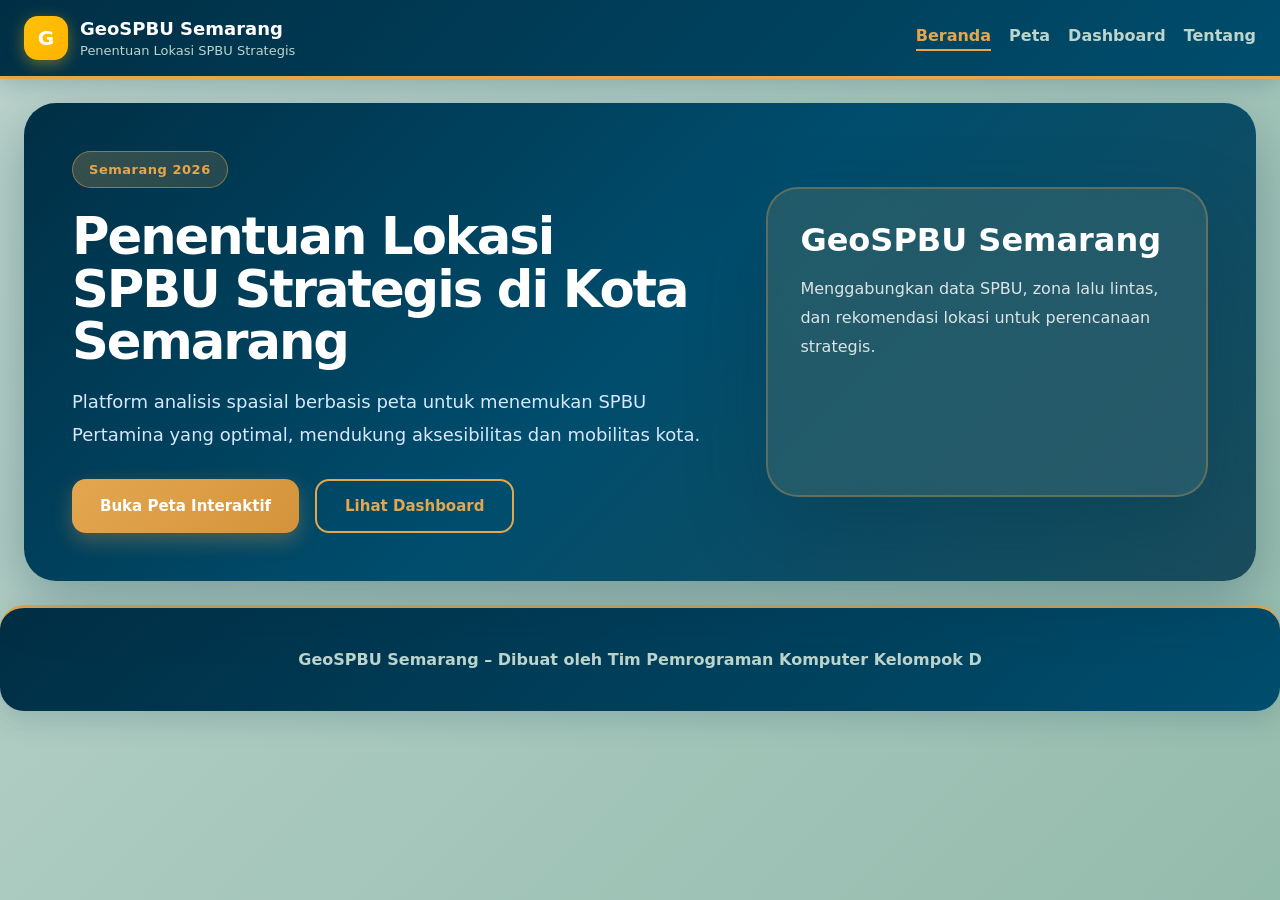
==== commit e1008326: "update tampilan" ====
--- a/templates/beranda.html
+++ b/templates/beranda.html
@@ -64,7 +64,7 @@
     </main>
 
     <footer class="landing-footer">
-        <p>GeoSPBU Semarang &ndash; Kelompok D, Universitas Diponegoro</p>
+        <p>GeoSPBU Semarang – Dibuat oleh Tim Pemrograman Komputer Kelompok D</p>
     </footer>
 </body>
 </html>
--- a/static/css/style.css
+++ b/static/css/style.css
@@ -14,8 +14,9 @@
 
 body {
     font-family: Inter, system-ui, -apple-system, BlinkMacSystemFont, 'Segoe UI', sans-serif;
-    background-color: #eef4fb;
+    background: linear-gradient(135deg, #bcd4cc 0%, #a8c8bd 50%, #94bcad 100%);
     color: #1e293b;
+    min-height: 100vh;
 }
 
 .hidden {
@@ -29,11 +30,12 @@
     align-items: center;
     gap: 16px;
     padding: 16px 24px;
-    background: #ffffff;
-    border-bottom: 1px solid #dbe5f2;
+    background: linear-gradient(135deg, #002f45 0%, #004d6d 100%);
+    border-bottom: 3px solid #e3a750;
     position: sticky;
     top: 0;
     z-index: 999;
+    box-shadow: 0 4px 20px rgba(0, 47, 69, 0.2);
 }
 
 .brand {
@@ -46,19 +48,20 @@
     width: 44px;
     height: 44px;
     border-radius: 14px;
-    background: #0b7db7;
-    color: white;
+    background: linear-gradient(135deg, #ffc107 0%, #ffb300 100%);
+    color: #ffffff;
     display: grid;
     place-items: center;
     font-weight: 800;
     font-size: 20px;
-}
-
-.brand-logo-red { background: #E63946; }
+    box-shadow: 0 4px 15px rgba(255, 193, 7, 0.4);
+}
+
+.brand-logo-red { background: linear-gradient(135deg, #ffc107 0%, #ffb300 100%); }
 
 .brand-text { display: grid; gap: 4px; }
-.brand-name { font-size: 18px; font-weight: 700; }
-.brand-tag { font-size: 13px; color: #64748b; }
+.brand-name { font-size: 18px; font-weight: 700; color: #ffffff; }
+.brand-tag { font-size: 13px; color: #bcd4cc; }
 
 .nav-links {
     display: flex;
@@ -67,14 +70,19 @@
 }
 
 .nav-links a {
-    color: #0f172a;
+    color: #bcd4cc;
     text-decoration: none;
     font-weight: 600;
-    transition: color 0.2s ease;
+    transition: color 0.2s ease, border-bottom 0.2s ease;
+    padding-bottom: 4px;
+    border-bottom: 2px solid transparent;
 }
 
 .nav-links a:hover,
-.nav-links a.active { color: #E63946; }
+.nav-links a.active { 
+    color: #e3a750; 
+    border-bottom-color: #e3a750;
+}
 
 /* ===== LANDING PAGE ===== */
 .landing-page {
@@ -93,10 +101,12 @@
     align-items: center;
     padding: 48px;
     border-radius: 32px;
-    background: linear-gradient(180deg, #061726 0%, #0f172a 100%);
+    background: linear-gradient(135deg, #002f45 0%, #004d6d 50%, #1a4d5c 100%);
     color: #ffffff;
     overflow: hidden;
     width: 100%;
+    box-shadow: 0 20px 60px rgba(0, 47, 69, 0.3);
+    position: relative;
 }
 
 .hero-copy { max-width: 640px; }
@@ -107,12 +117,13 @@
     gap: 10px;
     padding: 10px 16px;
     border-radius: 999px;
-    background: rgba(230, 57, 70, 0.18);
-    color: #ffccd5;
+    background: linear-gradient(135deg, rgba(227, 167, 80, 0.25), rgba(227, 167, 80, 0.15));
+    color: #e3a750;
     font-size: 13px;
     font-weight: 700;
     letter-spacing: 0.04em;
     margin-bottom: 22px;
+    border: 1px solid rgba(227, 167, 80, 0.5);
 }
 
 .hero-section h1 {
@@ -144,10 +155,27 @@
     transition: transform 0.2s ease, background-color 0.2s ease, color 0.2s ease;
 }
 
-.hero-button-primary { background: #E63946; color: #ffffff; }
-.hero-button-primary:hover { background: #c02f3c; transform: translateY(-2px); }
-.hero-button-outline { border: 1px solid #ffffff; color: #ffffff; background: transparent; }
-.hero-button-outline:hover { background: rgba(255,255,255,0.08); transform: translateY(-2px); }
+.hero-button-primary { 
+    background: linear-gradient(135deg, #e3a750 0%, #d4933b 100%);
+    color: #ffffff;
+    box-shadow: 0 8px 20px rgba(227, 167, 80, 0.3);
+}
+.hero-button-primary:hover { 
+    background: linear-gradient(135deg, #d4933b 0%, #c17d27 100%);
+    transform: translateY(-3px);
+    box-shadow: 0 12px 30px rgba(227, 167, 80, 0.4);
+}
+.hero-button-outline { 
+    border: 2px solid #e3a750; 
+    color: #e3a750; 
+    background: transparent;
+}
+.hero-button-outline:hover { 
+    background: rgba(227, 167, 80, 0.1); 
+    transform: translateY(-3px);
+    border-color: #bcd4cc;
+    color: #bcd4cc;
+}
 
 .hero-visual { display: flex; justify-content: center; align-items: center; }
 
@@ -156,9 +184,10 @@
     min-height: 310px;
     border-radius: 32px;
     padding: 32px;
-    background: rgba(255,255,255,0.08);
-    border: 1px solid rgba(255,255,255,0.12);
-    box-shadow: 0 32px 80px rgba(0,0,0,0.18);
+    background: linear-gradient(135deg, rgba(227, 167, 80, 0.15) 0%, rgba(188, 212, 204, 0.1) 100%);
+    border: 2px solid rgba(227, 167, 80, 0.3);
+    box-shadow: 0 32px 80px rgba(0, 47, 69, 0.25);
+    backdrop-filter: blur(10px);
 }
 
 .hero-card h2, .hero-card p { margin: 0; }
@@ -166,7 +195,7 @@
 .hero-card p { line-height: 1.8; color: rgba(255,255,255,0.84); }
 
 .stats-bar {
-    display: grid;
+    display: none !important;
     grid-template-columns: repeat(4, minmax(160px, 1fr));
     gap: 20px;
     width: 100%;
@@ -179,12 +208,32 @@
     min-height: 140px;
     padding: 24px;
     border-radius: 24px;
-    background: #ffffff;
-    box-shadow: 0 16px 40px rgba(15,23,42,0.08);
-}
-
-.stats-value { font-size: 2.8rem; color: #0f172a; font-weight: 800; }
-.stats-label { margin-top: 10px; color: #475569; font-size: 0.95rem; }
+    background: linear-gradient(135deg, #ffffff 0%, #f5f8f7 100%);
+    box-shadow: 0 16px 40px rgba(0, 47, 69, 0.12);
+    border-left: 4px solid;
+    border-image: linear-gradient(135deg, #e3a750 0%, #002f45 100%) 1;
+    transition: transform 0.3s ease, box-shadow 0.3s ease;
+}
+
+.stats-item:hover {
+    transform: translateY(-8px);
+    box-shadow: 0 24px 50px rgba(0, 47, 69, 0.18);
+}
+
+.stats-value { 
+    font-size: 2.8rem; 
+    background: linear-gradient(135deg, #002f45 0%, #004d6d 100%);
+    -webkit-background-clip: text;
+    -webkit-text-fill-color: transparent;
+    background-clip: text;
+    font-weight: 800; 
+}
+.stats-label { 
+    margin-top: 10px; 
+    color: #475569; 
+    font-size: 0.95rem;
+    font-weight: 600;
+}
 
 .feature-section { padding: 0; width: 100%; }
 
@@ -208,8 +257,8 @@
 .feature-card {
     padding: 26px;
     border-radius: 22px;
-    background: #ffffff;
-    box-shadow: 0 18px 40px rgba(15,23,42,0.06);
+    background: linear-gradient(135deg, #ffffff 0%, #f5f8f7 100%);
+    box-shadow: 0 18px 40px rgba(0, 47, 69, 0.08);
     color: #0f172a;
     font-weight: 700;
     min-height: 140px;
@@ -219,9 +268,14 @@
     width: 100%;
     text-decoration: none;
     transition: transform 0.2s ease, box-shadow 0.2s ease;
-}
-
-.feature-card:hover { transform: translateY(-2px); box-shadow: 0 24px 50px rgba(15,23,42,0.1); }
+    border-left: 4px solid #e3a750;
+}
+
+.feature-card:hover { 
+    transform: translateY(-4px); 
+    box-shadow: 0 24px 50px rgba(0, 47, 69, 0.15);
+    border-left-color: #002f45;
+}
 .feature-card h3 { margin: 0 0 10px; font-size: 1.1rem; }
 .feature-card p { margin: 0; font-weight: 400; color: #475569; line-height: 1.6; }
 
@@ -237,20 +291,22 @@
     box-shadow: 0 10px 25px rgba(15,23,42,0.08);
 }
 
-.feature-icon-map { background: rgba(230,57,70,0.12); color: #E63946; }
-.feature-icon-route { background: rgba(15,103,177,0.14); color: #0369a1; }
-.feature-icon-traffic { background: rgba(245,158,11,0.18); color: #d97706; }
-.feature-icon-star { background: rgba(22,163,74,0.14); color: #15803d; }
-.feature-icon-chart { background: rgba(59,130,246,0.14); color: #2563eb; }
-.feature-icon-filter { background: rgba(230,57,70,0.12); color: #E63946; }
+.feature-icon-map { background: linear-gradient(135deg, rgba(0, 47, 69, 0.12), rgba(227, 167, 80, 0.12)); color: #002f45; }
+.feature-icon-route { background: linear-gradient(135deg, rgba(227, 167, 80, 0.14), rgba(188, 212, 204, 0.14)); color: #d4933b; }
+.feature-icon-traffic { background: linear-gradient(135deg, rgba(0, 77, 109, 0.14), rgba(227, 167, 80, 0.1)); color: #004d6d; }
+.feature-icon-star { background: linear-gradient(135deg, rgba(227, 167, 80, 0.14), rgba(0, 47, 69, 0.08)); color: #e3a750; }
+.feature-icon-chart { background: linear-gradient(135deg, rgba(0, 47, 69, 0.12), rgba(188, 212, 204, 0.1)); color: #002f45; }
+.feature-icon-filter { background: linear-gradient(135deg, rgba(227, 167, 80, 0.12), rgba(0, 47, 69, 0.08)); color: #d4933b; }
 
 .landing-footer {
     padding: 26px 24px;
     text-align: center;
     border-radius: 24px;
-    background: #ffffff;
-    color: #475569;
-    box-shadow: 0 10px 28px rgba(15,23,42,0.06);
+    background: linear-gradient(135deg, #002f45 0%, #004d6d 100%);
+    color: #bcd4cc;
+    box-shadow: 0 10px 28px rgba(0, 47, 69, 0.15);
+    border-top: 3px solid #e3a750;
+    font-weight: 600;
 }
 
 /* ===== PETA PAGE ===== */
@@ -289,6 +345,181 @@
 }
 
 #map { width: 100%; min-height: calc(100vh - 72px - 54px); height: 100%; }
+/* ===== CUSTOM LAYER CONTROL (LEFT) ===== */
+.layer-control {
+    position: absolute;
+    top: 10px;
+    left: 10px;
+    z-index: 1002;
+    width: 220px;
+    background: linear-gradient(135deg, #ffffff 0%, #f5f8f7 100%);
+    border-radius: 12px;
+    box-shadow: 0 12px 40px rgba(0, 47, 69, 0.15);
+    border: 1px solid rgba(227, 167, 80, 0.2);
+    overflow: visible;
+    font-size: 14px;
+}
+.layer-control .layer-header {
+    background: linear-gradient(135deg, #002f45 0%, #004d6d 100%);
+    color: #fff;
+    padding: 10px 12px;
+    font-weight: 700;
+    border-bottom: 2px solid #e3a750;
+}
+.layer-control .layer-body { 
+    padding: 10px 12px; 
+    display: grid; 
+    gap: 8px;
+    background: rgba(227, 167, 80, 0.02);
+}
+.layer-control .layer-item { display: flex; align-items: center; gap: 8px; cursor: pointer; }
+.layer-control .layer-item input { width: 16px; height: 16px; }
+.layer-control .layer-icon { width: 20px; display: inline-block; text-align: center; }
+.layer-control .layer-icon.spbu { color: #002f45; }
+.layer-control .layer-icon.zona { color: #e3a750; }
+.layer-control .layer-icon.access { color: #004d6d; }
+.layer-control .layer-icon.rekom { color: #e3a750; }
+.layer-control .badge { 
+    background: linear-gradient(135deg, #e3a750 0%, #d4933b 100%); 
+    color: #fff; 
+    padding: 2px 6px; 
+    border-radius: 8px; 
+    font-size: 11px; 
+    margin-left: 6px; 
+    font-weight: 800;
+    box-shadow: 0 2px 8px rgba(227, 167, 80, 0.3);
+}
+.layer-filter-panel {
+    margin-top: 2px;
+    margin-bottom: 4px;
+    padding: 10px 0;
+    border: none;
+    display: grid;
+    gap: 10px;
+}
+.layer-filter-panel .filter-group label {
+    display: block;
+    margin-bottom: 6px;
+    color: #475569;
+    font-size: 13px;
+}
+.layer-filter-panel select {
+    width: 100%;
+    padding: 10px 12px;
+    border-radius: 12px;
+    border: 2px solid rgba(227, 167, 80, 0.3);
+    background: #ffffff;
+    font-size: 14px;
+    color: #002f45;
+    font-weight: 600;
+}
+.layer-panel .filter-group {
+    position: relative;
+}
+.kecamatan-dropdown-wrapper {
+    position: relative;
+}
+.layer-filter-panel .kecamatan-toggle {
+    width: 100%;
+    padding: 10px 12px;
+    border-radius: 12px;
+    border: 2px solid rgba(227, 167, 80, 0.3);
+    background: #ffffff;
+    text-align: left;
+    display: inline-flex;
+    align-items: center;
+    justify-content: space-between;
+    gap: 10px;
+    color: #002f45;
+    cursor: pointer;
+    font-weight: 600;
+    transition: all 0.2s ease;
+}
+
+.layer-filter-panel .kecamatan-toggle:hover {
+    border-color: #e3a750;
+    background: rgba(227, 167, 80, 0.05);
+}
+.layer-filter-panel .kecamatan-dropdown {
+    position: absolute;
+    left: 100%;
+    top: 0;
+    width: 180px;
+    background: linear-gradient(135deg, #ffffff 0%, #f5f8f7 100%);
+    border-radius: 10px;
+    box-shadow: 0 10px 30px rgba(0, 47, 69, 0.18);
+    border: 2px solid rgba(227, 167, 80, 0.3);
+    z-index: 1010;
+    max-height: 300px;
+    overflow-y: auto;
+    padding: 8px 0;
+}
+.layer-filter-panel .kecamatan-dropdown::before {
+    content: '';
+    position: absolute;
+    left: -6px;
+    top: 12px;
+    width: 12px;
+    height: 12px;
+    background: #e3a750;
+    transform: rotate(45deg);
+    border-left: 1px solid #e2e8f0;
+    border-top: 1px solid #ffffff;
+}
+.layer-filter-panel .kecamatan-dropdown.hidden {
+    display: none;
+}
+.layer-filter-panel .kecamatan-option {
+    width: 100%;
+    padding: 10px 12px;
+    text-align: left;
+    border: none;
+    background: transparent;
+    color: #002f45;
+    cursor: pointer;
+    transition: background 0.15s ease;
+    font-weight: 500;
+}
+
+.layer-filter-panel .kecamatan-option:hover,
+.layer-filter-panel .kecamatan-option.active {
+    background: rgba(227, 167, 80, 0.15);
+    color: #002f45;
+}
+.layer-filter-panel .filter-reset-button {
+    width: 100%;
+    padding: 10px 12px;
+    background: #e2e8f0;
+    border: 1px solid #cbd5e1;
+    border-radius: 12px;
+    color: #0f172a;
+}
+
+/* Panel rekomendasi: pojok kanan atas */
+.panel-rekomendasi {
+    position: absolute;
+    top: 10px;
+    right: 8px;
+    left: unset;
+    bottom: auto;
+    z-index: 1003;
+    width: 300px;
+    background: #ffffff;
+    border-radius: 12px;
+    box-shadow: 0 18px 50px rgba(2,6,23,0.12);
+    color: #0f172a;
+    overflow: auto;
+    max-height: calc(100vh - 220px);
+}
+.panel-rekomendasi .panel-header { display:flex; align-items:center; justify-content:space-between; padding:10px 12px; border-bottom:1px solid rgba(0,0,0,0.06); }
+.panel-rekomendasi .panel-content { padding:12px; }
+
+/* Pindahkan tombol zoom ke kiri bawah */
+.leaflet-left { left: 10px !important; }
+.leaflet-bottom.leaflet-left { bottom: 30px !important; }
+
+/* Tweak filter button text */
+.filter-toggle-button .filter-text { margin-left:6px; display:inline-block; }
 
 /* ===== MAP CONTROLS ===== */
 .map-controls {
@@ -307,10 +538,10 @@
     gap: 10px;
     width: min(280px, calc(100vw - 40px));
     padding: 12px 14px;
-    background: #ffffff;
+    background: linear-gradient(135deg, #ffffff 0%, #f5f8f7 100%);
     border-radius: 18px;
-    border: 1px solid rgba(15,23,42,0.08);
-    box-shadow: 0 18px 40px rgba(15,23,42,0.12);
+    border: 2px solid rgba(227, 167, 80, 0.3);
+    box-shadow: 0 18px 40px rgba(0, 47, 69, 0.15);
 }
 
 .search-panel input {
@@ -324,8 +555,8 @@
 
 .search-panel input:focus {
     outline: none;
-    border-color: #0b7db7;
-    box-shadow: 0 0 0 4px rgba(59,130,246,0.12);
+    border-color: #002f45;
+    box-shadow: 0 0 0 4px rgba(0, 47, 69, 0.12);
 }
 
 .search-button,
@@ -339,8 +570,18 @@
     transition: transform 0.2s ease, background-color 0.2s ease;
 }
 
-.search-button { padding: 10px 14px; background: #E63946; color: #ffffff; min-width: 72px; }
-.search-button:hover { background: #c02f3c; transform: translateY(-1px); }
+.search-button { 
+    padding: 10px 14px; 
+    background: linear-gradient(135deg, #e3a750 0%, #d4933b 100%); 
+    color: #ffffff; 
+    min-width: 72px;
+    box-shadow: 0 4px 12px rgba(227, 167, 80, 0.3);
+}
+.search-button:hover { 
+    background: linear-gradient(135deg, #d4933b 0%, #c17d27 100%);
+    transform: translateY(-2px);
+    box-shadow: 0 6px 16px rgba(227, 167, 80, 0.4);
+}
 
 .filter-panel { position: relative; }
 
@@ -350,15 +591,22 @@
     display: inline-flex;
     align-items: center;
     justify-content: center;
-    background: #ffffff;
-    border: 1px solid rgba(15,23,42,0.08);
-    box-shadow: 0 18px 40px rgba(15,23,42,0.12);
+    background: linear-gradient(135deg, #ffffff 0%, #f5f8f7 100%);
+    border: 2px solid rgba(227, 167, 80, 0.3);
+    box-shadow: 0 18px 40px rgba(0, 47, 69, 0.12);
     border-radius: 18px;
-    color: #0f172a;
+    color: #002f45;
     font-size: 18px;
-}
-
-.filter-toggle-button:hover { background: #f8fafc; transform: translateY(-1px); }
+    font-weight: 600;
+    transition: all 0.2s ease;
+}
+
+.filter-toggle-button:hover { 
+    background: linear-gradient(135deg, #f8fafc 0%, #f1f5f9 100%);
+    transform: translateY(-2px);
+    border-color: #e3a750;
+    box-shadow: 0 12px 30px rgba(0, 47, 69, 0.15);
+}
 
 .filter-dropdown {
     position: absolute;
@@ -367,9 +615,9 @@
     width: 280px;
     padding: 18px;
     border-radius: 20px;
-    background: #ffffff;
-    border: 1px solid rgba(15,23,42,0.08);
-    box-shadow: 0 24px 60px rgba(15,23,42,0.14);
+    background: linear-gradient(135deg, #ffffff 0%, #f5f8f7 100%);
+    border: 2px solid rgba(227, 167, 80, 0.3);
+    box-shadow: 0 24px 60px rgba(0, 47, 69, 0.18);
     opacity: 0;
     visibility: hidden;
     transform: translateY(-10px);
@@ -391,8 +639,22 @@
     color: #0f172a;
 }
 
-.filter-reset-button { width: 100%; padding: 12px 14px; background: #e2e8f0; color: #0f172a; }
-.filter-reset-button:hover { background: #cbd5e1; }
+.filter-reset-button { 
+    width: 100%; 
+    padding: 12px 14px; 
+    background: linear-gradient(135deg, #e3a750 0%, #d4933b 100%); 
+    color: #ffffff;
+    border: none;
+    border-radius: 12px;
+    font-weight: 700;
+    box-shadow: 0 4px 12px rgba(227, 167, 80, 0.2);
+    transition: all 0.2s ease;
+}
+.filter-reset-button:hover { 
+    background: linear-gradient(135deg, #d4933b 0%, #c17d27 100%);
+    box-shadow: 0 6px 16px rgba(227, 167, 80, 0.3);
+    transform: translateY(-1px);
+}
 
 .map-status-floating {
     position: absolute;
@@ -400,13 +662,14 @@
     right: 10px;
     z-index: 1002;
     padding: 10px 14px;
-    background: rgba(255,255,255,0.92);
+    background: linear-gradient(135deg, #ffffff 0%, #f5f8f7 100%);
     border-radius: 14px;
-    border: 1px solid rgba(15,23,42,0.08);
-    box-shadow: 0 15px 35px rgba(15,23,42,0.12);
-    color: #0f172a;
+    border: 2px solid rgba(227, 167, 80, 0.3);
+    box-shadow: 0 15px 35px rgba(0, 47, 69, 0.15);
+    color: #002f45;
     font-size: 13px;
     white-space: nowrap;
+    font-weight: 600;
 }
 
 .action-buttons {
@@ -425,15 +688,23 @@
     justify-content: center;
     gap: 10px;
     padding: 12px 16px;
-    background: rgba(255,255,255,0.98);
-    color: #0f172a;
-    box-shadow: 0 18px 40px rgba(15,23,42,0.14);
-    border: 1px solid rgba(15,23,42,0.08);
+    background: linear-gradient(135deg, #ffffff 0%, #f5f8f7 100%);
+    color: #002f45;
+    box-shadow: 0 18px 40px rgba(0, 47, 69, 0.15);
+    border: 2px solid rgba(227, 167, 80, 0.3);
+    border-radius: 14px;
     min-width: 200px;
     text-align: center;
-}
-
-.action-button:hover { background: #f8fafc; transform: translateY(-1px); }
+    font-weight: 600;
+    transition: all 0.2s ease;
+}
+
+.action-button:hover { 
+    background: linear-gradient(135deg, #f8fafc 0%, #f1f5f9 100%);
+    transform: translateY(-2px);
+    border-color: #e3a750;
+    box-shadow: 0 12px 30px rgba(0, 47, 69, 0.2);
+}
 .action-link { text-decoration: none; display: inline-flex; align-items: center; justify-content: center; }
 
 .button-icon {
@@ -443,23 +714,28 @@
     align-items: center;
     justify-content: center;
     border-radius: 10px;
-    background: rgba(230,57,70,0.12);
-    color: #E63946;
+    background: linear-gradient(135deg, rgba(227, 167, 80, 0.12), rgba(227, 167, 80, 0.08));
+    color: #e3a750;
     font-size: 16px;
 }
 
-.button-icon-dashboard { background: rgba(59,130,246,0.12); color: #2563eb; }
+.button-icon-dashboard { 
+    background: linear-gradient(135deg, rgba(0, 47, 69, 0.12), rgba(0, 47, 69, 0.08)); 
+    color: #002f45; 
+}
 
 /* ===== PANEL REKOMENDASI ===== */
 .panel-rekomendasi {
     position: absolute;
-    top: 70px;
-    left: 10px;
+    top: 10px;
+    right: 8px;
+    left: unset;
+    bottom: auto;
     width: 300px;
-    background: white;
+    background: linear-gradient(135deg, #ffffff 0%, #f5f8f7 100%);
     border-radius: 16px;
-    border: none;
-    box-shadow: 0 20px 60px rgba(15,23,42,0.2);
+    border: 1px solid rgba(227, 167, 80, 0.2);
+    box-shadow: 0 20px 60px rgba(0, 47, 69, 0.18);
     z-index: 1003;
     overflow: hidden;
     max-height: calc(100vh - 220px);
@@ -472,26 +748,28 @@
     justify-content: space-between;
     align-items: center;
     padding: 14px 16px;
-    background: linear-gradient(135deg, #E63946, #c02f3c);
+    background: linear-gradient(135deg, #002f45 0%, #004d6d 100%);
     font-size: 14px;
     font-weight: 700;
     color: white;
     flex-shrink: 0;
+    border-bottom: 2px solid #e3a750;
 }
 
 .close-panel {
-    background: rgba(255,255,255,0.2);
+    background: rgba(255,255,255,0.3);
     border: none;
     cursor: pointer;
     font-size: 14px;
-    color: white;
+    color: #ffffff;
     padding: 4px 8px;
     border-radius: 8px;
     line-height: 1;
     transition: background 0.2s;
-}
-
-.close-panel:hover { background: rgba(255,255,255,0.35); }
+    font-weight: 600;
+}
+
+.close-panel:hover { background: rgba(255,255,255,0.5); }
 
 .panel-content {
     padding: 0;
@@ -510,8 +788,8 @@
 
 .panel-rank-badge {
     padding: 12px 16px;
-    background: linear-gradient(135deg, #fff7ed, #ffedd5);
-    border-bottom: 1px solid #fed7aa;
+    background: linear-gradient(135deg, rgba(227, 167, 80, 0.08), rgba(227, 167, 80, 0.04));
+    border-bottom: 2px solid rgba(227, 167, 80, 0.3);
     display: flex;
     align-items: center;
     gap: 10px;
@@ -530,12 +808,12 @@
     flex-shrink: 0;
 }
 
-.panel-rank-number.gold { background: linear-gradient(135deg, #f59e0b, #d97706); }
-.panel-rank-number.silver { background: linear-gradient(135deg, #9ca3af, #6b7280); }
-.panel-rank-number.green { background: linear-gradient(135deg, #16a34a, #15803d); }
-
-.panel-rank-info strong { display: block; font-size: 13px; color: #92400e; }
-.panel-rank-info span { font-size: 11px; color: #b45309; }
+.panel-rank-number.gold { background: linear-gradient(135deg, #e3a750, #d4933b); }
+.panel-rank-number.silver { background: linear-gradient(135deg, #002f45, #004d6d); }
+.panel-rank-number.green { background: linear-gradient(135deg, #bcd4cc, #a8c8bd); }
+
+.panel-rank-info strong { display: block; font-size: 13px; color: #002f45; }
+.panel-rank-info span { font-size: 11px; color: #004d6d; }
 
 .panel-total {
     padding: 10px 16px;
@@ -547,7 +825,14 @@
 }
 
 .panel-total-label { font-size: 12px; font-weight: 600; color: #475569; }
-.panel-total-value { font-size: 20px; font-weight: 800; color: #E63946; }
+.panel-total-value { 
+    font-size: 20px; 
+    font-weight: 800; 
+    background: linear-gradient(135deg, #002f45 0%, #004d6d 100%);
+    -webkit-background-clip: text;
+    -webkit-text-fill-color: transparent;
+    background-clip: text;
+}
 
 .panel-scores {
     padding: 12px 16px;
@@ -568,9 +853,9 @@
 }
 
 .score-bar { height: 100%; border-radius: 99px; transition: width 0.5s ease; }
-.score-bar.aksesibilitas { background: linear-gradient(90deg, #3b82f6, #2563eb); }
-.score-bar.kepadatan { background: linear-gradient(90deg, #f59e0b, #d97706); }
-.score-bar.jalan { background: linear-gradient(90deg, #16a34a, #15803d); }
+.score-bar.aksesibilitas { background: linear-gradient(90deg, #002f45, #004d6d); }
+.score-bar.kepadatan { background: linear-gradient(90deg, #e3a750, #d4933b); }
+.score-bar.jalan { background: linear-gradient(90deg, #bcd4cc, #a8c8bd); }
 
 .score-value { font-size: 11px; font-weight: 700; color: #0f172a; width: 32px; text-align: right; }
 
@@ -588,20 +873,20 @@
 
 .panel-alasan {
     padding: 10px 16px 14px;
-    background: #f0fdf4;
-    border-top: 1px solid #bbf7d0;
+    background: linear-gradient(135deg, rgba(227, 167, 80, 0.1), rgba(227, 167, 80, 0.05));
+    border-top: 2px solid rgba(227, 167, 80, 0.3);
 }
 
 .panel-alasan-title {
     font-size: 11px;
     font-weight: 700;
-    color: #15803d;
+    color: #002f45;
     margin-bottom: 4px;
     text-transform: uppercase;
     letter-spacing: 0.05em;
 }
 
-.panel-alasan-text { font-size: 12px; color: #166534; line-height: 1.5; }
+.panel-alasan-text { font-size: 12px; color: #004d6d; line-height: 1.5; font-weight: 500; }
 
 /* ===== LOADING ===== */
 .loading-overlay {
@@ -621,8 +906,8 @@
 .spinner {
     width: 46px;
     height: 46px;
-    border: 5px solid rgba(15,23,42,0.12);
-    border-top-color: #0b7db7;
+    border: 5px solid rgba(0, 47, 69, 0.15);
+    border-top-color: #e3a750;
     border-radius: 50%;
     animation: spin 1s linear infinite;
 }
@@ -632,46 +917,37 @@
 /* ===== FOOTER ===== */
 .page-footer {
     padding: 18px 24px;
-    background: #ffffff;
-    border-top: 1px solid #dbe5f2;
-    color: #475569;
+    background: linear-gradient(135deg, #002f45 0%, #004d6d 100%);
+    border-top: 3px solid #e3a750;
+    color: #bcd4cc;
     text-align: center;
     font-size: 14px;
-}
-
-/* ===== MARKERS ===== */
-.legend-swatch,
-.marker-icon {
-    width: 16px;
-    height: 16px;
-    border-radius: 50%;
-    display: inline-block;
-    box-shadow: 0 0 0 2px rgba(255,255,255,0.9);
-}
-
-.legend-swatch.red, .marker-icon.red { background: #dc2626; }
-.legend-swatch.yellow, .marker-icon.yellow { background: #f59e0b; }
-.legend-swatch.blue, .marker-icon.blue { background: #0369a1; }
-.legend-swatch.orange, .marker-icon.orange { background: #f97316; }
-.legend-swatch.green { background: #16a34a; }
-
-.custom-marker { display: flex; align-items: center; justify-content: center; }
-
+    font-weight: 600;
+}
+
+
+/* Marker styles */
+.custom-marker { display: inline-block; }
 .marker-icon {
     width: 18px;
     height: 18px;
     border-radius: 50%;
     border: 2px solid #ffffff;
-    box-shadow: 0 4px 12px rgba(15,23,42,0.18);
-}
-
+    box-shadow: 0 4px 12px rgba(0, 47, 69, 0.18);
+    display: block;
+    background: #002f45; /* default dark blue */
+}
+.marker-icon.red { background: #e3a750; }
+.marker-icon.blue { background: #002f45; }
+
+/* Recommendation marker (round) */
 .recommendation-marker {
     width: 42px;
     height: 42px;
-    border-radius: 50%;
-    background: #16a34a;
+    border-radius: 50% !important;
+    background: linear-gradient(135deg, #002f45, #004d6d);
     border: 3px solid #ffffff;
-    box-shadow: 0 6px 20px rgba(22,163,74,0.25);
+    box-shadow: 0 6px 20px rgba(0, 47, 69, 0.35);
     color: #ffffff;
     display: flex;
     align-items: center;
@@ -680,11 +956,10 @@
     font-size: 15px;
     position: relative;
 }
-
-.recommendation-marker::after { content: '★'; position: absolute; top: 4px; right: 6px; font-size: 12px; }
-.recommendation-marker.gold { background: #f59e0b; box-shadow: 0 6px 22px rgba(245,158,11,0.32); }
-.recommendation-marker.silver { background: #9ca3af; box-shadow: 0 6px 22px rgba(148,163,184,0.32); }
-.recommendation-marker.green { background: #16a34a; box-shadow: 0 6px 22px rgba(22,163,74,0.32); }
+.recommendation-marker::after { content: '★'; position: absolute; top: 4px; right: 6px; font-size: 12px; color: #ffc107; }
+.recommendation-marker.gold { background: linear-gradient(135deg, #e3a750, #d4933b); box-shadow: 0 6px 22px rgba(227, 167, 80, 0.4); }
+.recommendation-marker.silver { background: linear-gradient(135deg, #bcd4cc, #a8c8bd); box-shadow: 0 6px 22px rgba(188, 212, 204, 0.4); }
+.recommendation-marker.green { background: linear-gradient(135deg, #002f45, #004d6d); box-shadow: 0 6px 22px rgba(0, 47, 69, 0.35); }
 
 /* ===== STATUS CHIP ===== */
 .status-chip {
@@ -699,15 +974,29 @@
     font-size: 0.85rem;
 }
 
-.status-chip.baik { background: #16a34a; }
-.status-chip.cukup { background: #f59e0b; }
-.status-chip.kurang { background: #f97316; }
-.status-chip.kritis { background: #dc2626; }
+.status-chip.baik { background: linear-gradient(135deg, #e3a750, #d4933b); box-shadow: 0 4px 12px rgba(227, 167, 80, 0.3); }
+.status-chip.cukup { background: linear-gradient(135deg, #bcd4cc, #a8c8bd); box-shadow: 0 4px 12px rgba(188, 212, 204, 0.3); }
+.status-chip.kurang { background: linear-gradient(135deg, #002f45, #004d6d); box-shadow: 0 4px 12px rgba(0, 47, 69, 0.3); }
+.status-chip.kritis { background: linear-gradient(135deg, #004d6d, #1a4d5c); box-shadow: 0 4px 12px rgba(0, 47, 69, 0.4); }
 
 /* ===== LEAFLET ===== */
-.leaflet-control-layers { box-shadow: 0 10px 30px rgba(15,23,42,0.12); border-radius: 14px; }
-.leaflet-popup-content-wrapper, .leaflet-popup-tip { border-radius: 18px; }
-.leaflet-popup-content { font-size: 14px; color: #0f172a; }
+.leaflet-control-layers { 
+    box-shadow: 0 10px 30px rgba(0, 47, 69, 0.15); 
+    border-radius: 14px;
+    background: linear-gradient(135deg, #ffffff 0%, #f5f8f7 100%) !important;
+    border: 1px solid rgba(227, 167, 80, 0.2) !important;
+}
+.leaflet-popup-content-wrapper, .leaflet-popup-tip { 
+    border-radius: 18px;
+    background: linear-gradient(135deg, #ffffff 0%, #f5f8f7 100%) !important;
+    border: 1px solid rgba(227, 167, 80, 0.2) !important;
+    box-shadow: 0 12px 32px rgba(0, 47, 69, 0.15) !important;
+}
+.leaflet-popup-content { 
+    font-size: 14px; 
+    color: #002f45;
+    font-weight: 600;
+}
 
 /* ===== DASHBOARD ===== */
 .dashboard-shell { max-width: 1280px; margin: 0 auto; padding: 28px 24px; color: #0f172a; }
@@ -810,7 +1099,7 @@
     .landing-page { padding: 18px; }
     .hero-section { padding: 24px; gap: 24px; }
     .hero-actions { flex-direction: column; align-items: stretch; }
-    .nav-links { flex-wrap: wrap; justify-content: center; }
+    .nav-links { flex-wrap: wrap; justify-content: center; flex: 0 0 auto; }
     .feature-grid { grid-template-columns: 1fr; }
     .stats-bar { grid-template-columns: 1fr; }
     .top-navbar { flex-wrap: wrap; justify-content: center; text-align: center; }
@@ -854,6 +1143,8 @@
     display: flex;
     align-items: center;
     gap: 8px;
+    flex: 1 1 auto;
+    justify-content: center;
 }
 
 .nav-search {
